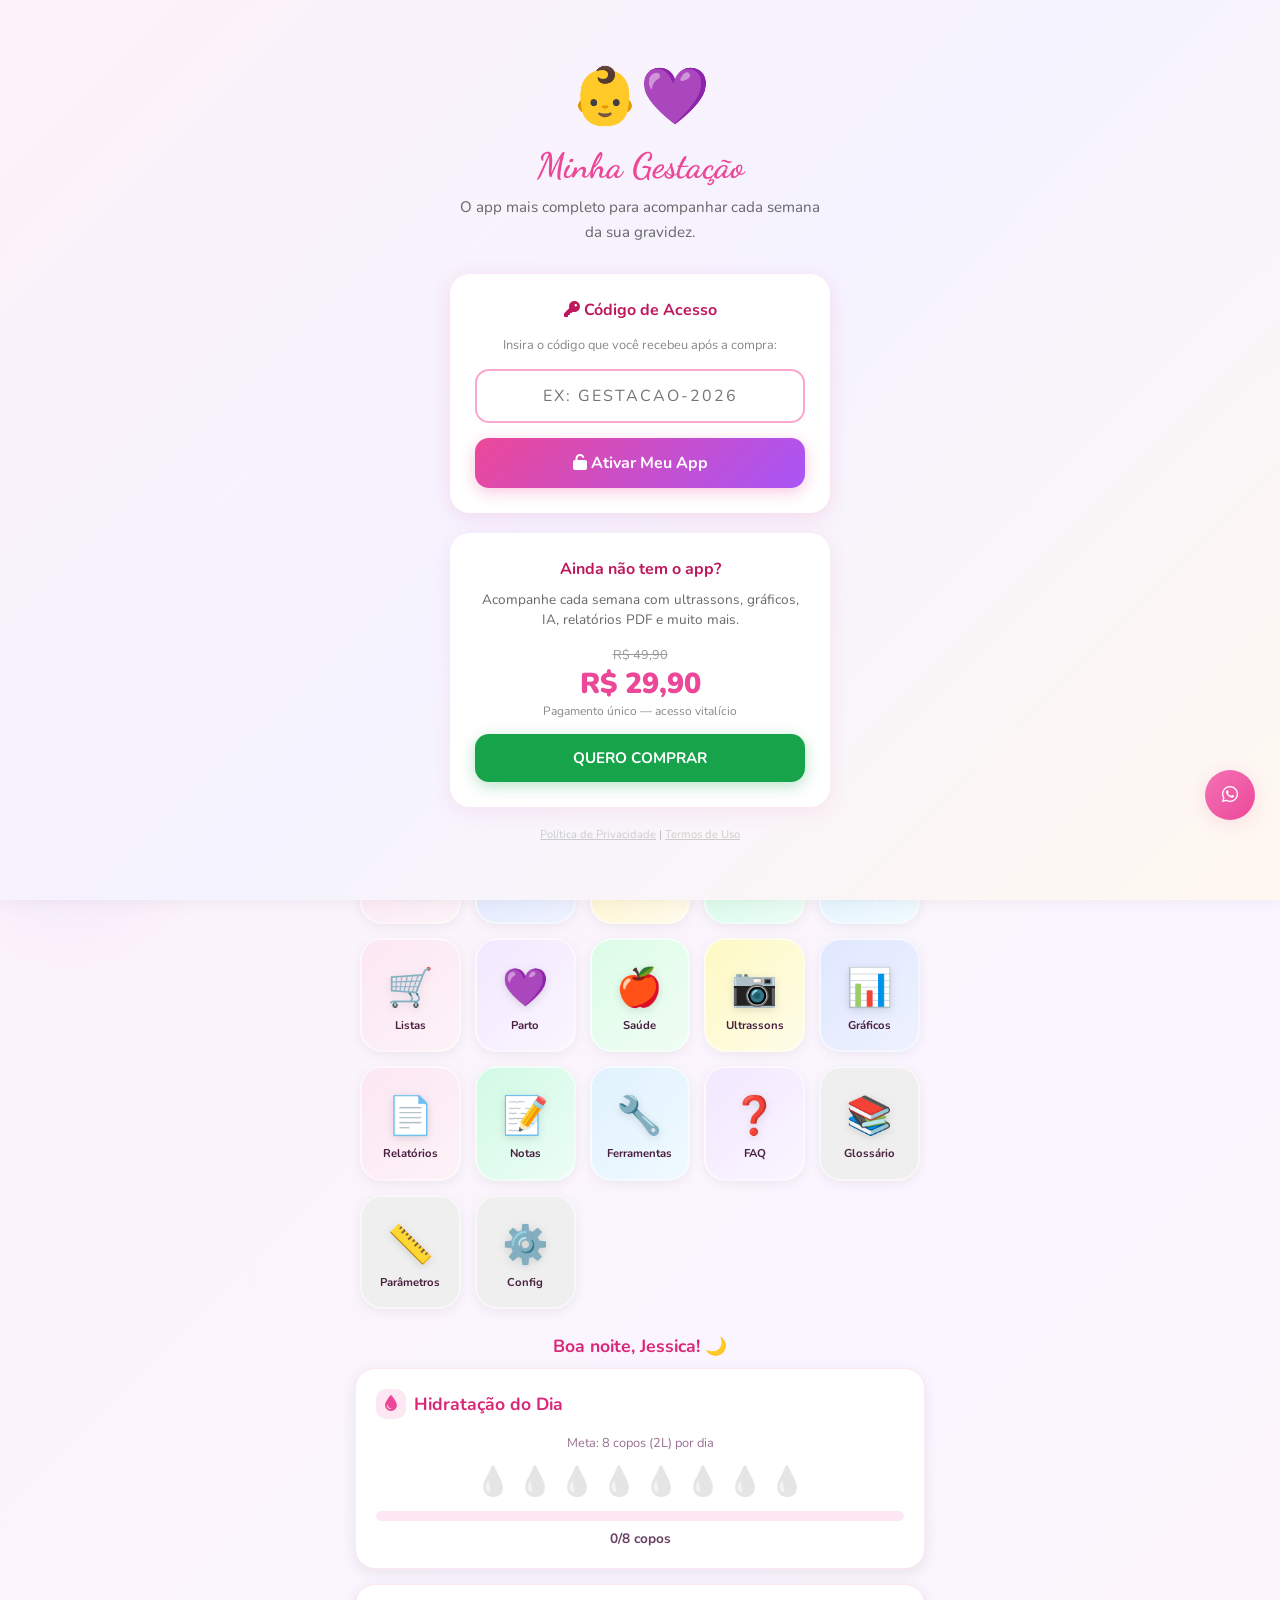
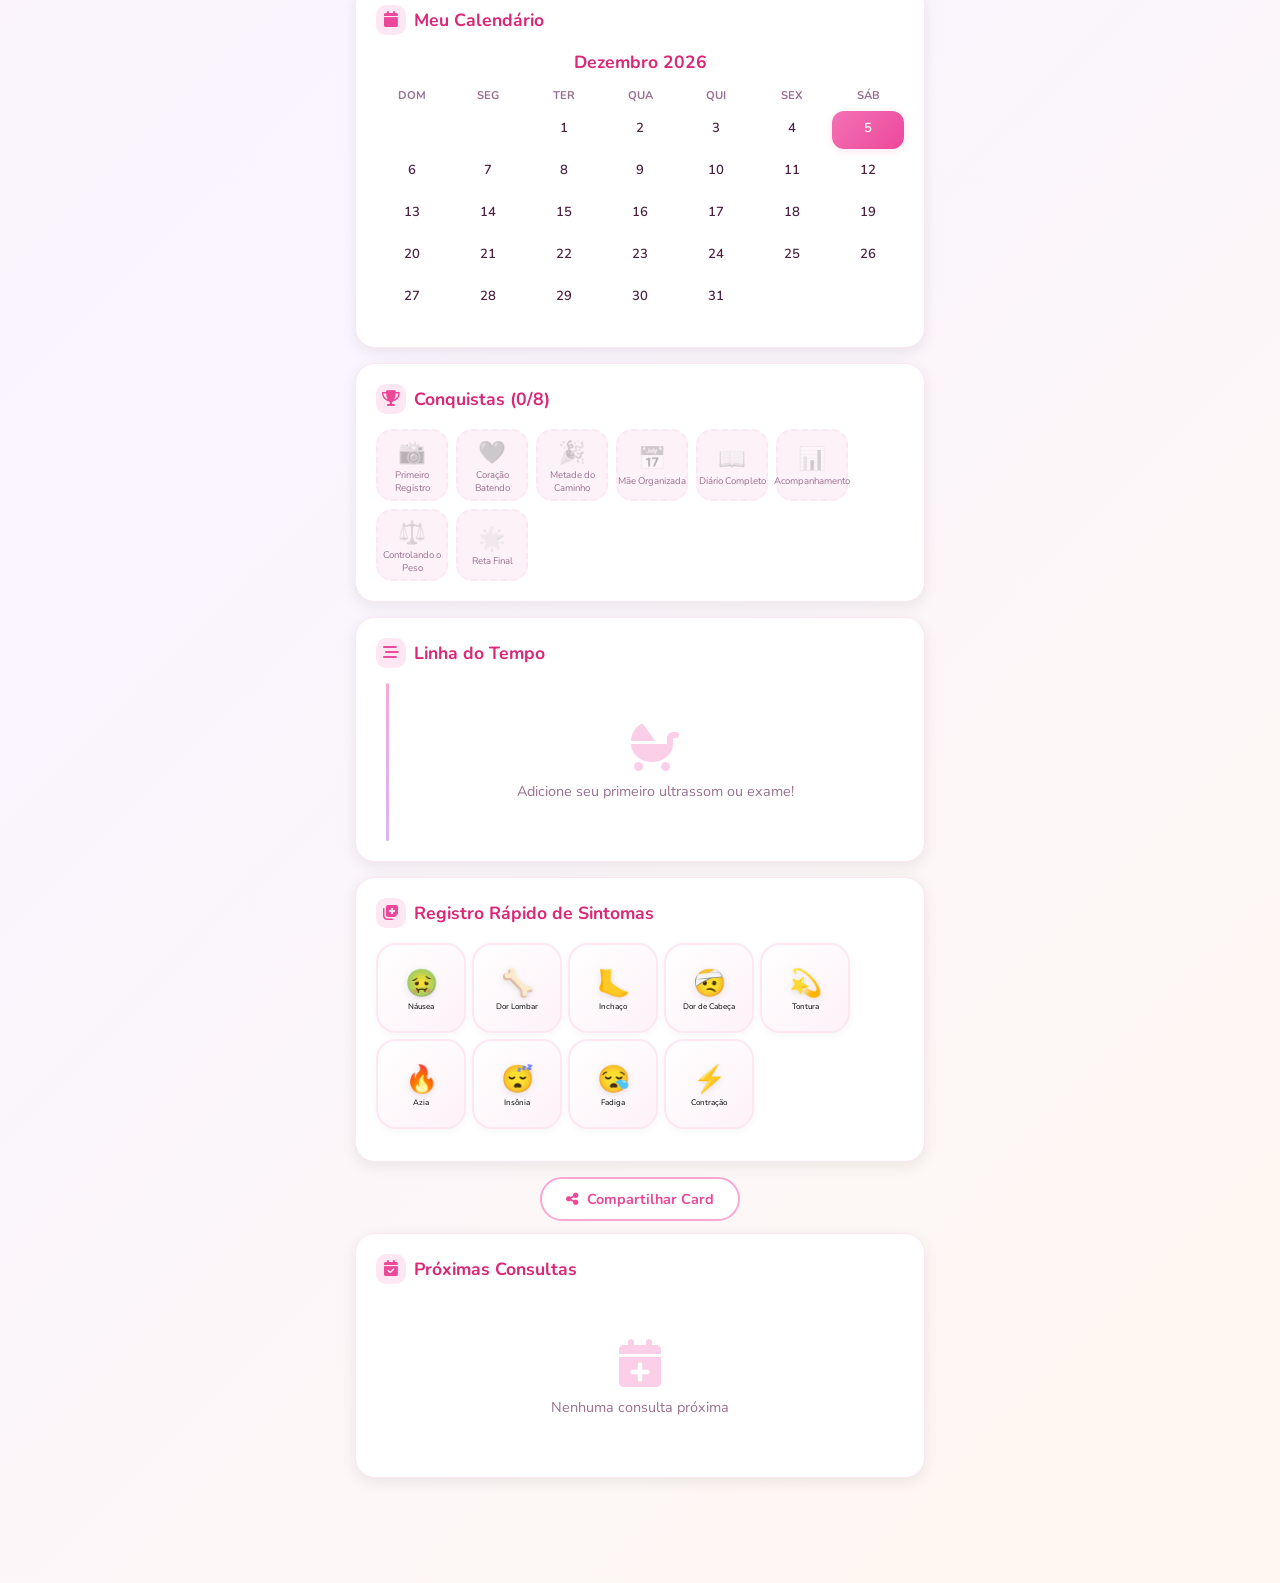
==== index.html @ 3a321bec "Cartao de Vacinas completo + Ilustracoes SVG do bebe por semana VACINAS: - Caderneta de Vacinacao co" ====
<!DOCTYPE html>
<html lang="pt-BR">
<head>
    <meta charset="UTF-8">
    <meta name="viewport" content="width=device-width, initial-scale=1.0">
    <script>
    // Forçar limpeza total de cache e atualização do SW
    if ('caches' in window) {
        caches.keys().then(function(keys) {
            keys.forEach(function(key) { caches.delete(key); });
        });
    }
    if ('serviceWorker' in navigator) {
        navigator.serviceWorker.getRegistrations().then(function(regs) {
            regs.forEach(function(r) { r.update(); });
        });
    }
    </script>
    <title>Minha Gestação - Diário Completo da Gravidez</title>
    <meta name="description" content="Acompanhe cada semana da sua gravidez com ultrassons, gráficos, peso, sintomas, exames, IA e relatórios PDF. Tudo em um só app, funciona offline.">
    <meta name="keywords" content="gravidez, gestação, ultrassom, diário da gravidez, acompanhamento gestacional, peso na gravidez, exames pré-natal, app para grávidas">
    <meta property="og:title" content="Minha Gestação - Diário Completo da Gravidez">
    <meta property="og:description" content="Acompanhe cada semana da sua gravidez. Ultrassons, gráficos de evolução, peso, sintomas, exames e IA. Sem assinatura, funciona offline.">
    <meta property="og:type" content="website">
    <meta property="og:locale" content="pt_BR">
    <script src="https://cdn.jsdelivr.net/npm/chart.js@4.4.1/dist/chart.umd.min.js" integrity="sha384-9nhczxUqK87bcKHh20fSQcTGD4qq5GhayNYSYWqwBkINBhOfQLg/P5HG5lF1urn4" crossorigin="anonymous"></script>
    <script src="https://cdnjs.cloudflare.com/ajax/libs/jspdf/2.5.1/jspdf.umd.min.js" integrity="sha384-JcnsjUPPylna1s1fvi1u12X5qjY5OL56iySh75FdtrwhO/SWXgMjoVqcKyIIWOLk" crossorigin="anonymous"></script>
    <script src="https://cdnjs.cloudflare.com/ajax/libs/jspdf-autotable/3.8.1/jspdf.plugin.autotable.min.js" integrity="sha384-b8MpgG2ZzWN6OPAtiB1JiBmDr9MpTt3NKK6KQf61hC/L7X4wJrvoTeVmMFPgp3nL" crossorigin="anonymous"></script>
    <link href="https://fonts.googleapis.com/css2?family=Nunito:wght@300;400;600;700;800&family=Dancing+Script:wght@700&display=swap" rel="stylesheet">
    <link href="https://cdnjs.cloudflare.com/ajax/libs/font-awesome/6.5.1/css/all.min.css" rel="stylesheet" integrity="sha384-t1nt8BQoYMLFN5p42tRAtuAAFQaCQODekUVeKKZrEnEyp4H2R0RHFz0KWpmj7i8g" crossorigin="anonymous">
    <link rel="stylesheet" href="styles.css?v=20260328c">
    <!-- Firebase SDK -->
    <script src="https://www.gstatic.com/firebasejs/10.12.0/firebase-app-compat.js"></script>
    <script src="https://www.gstatic.com/firebasejs/10.12.0/firebase-auth-compat.js"></script>
    <script src="https://www.gstatic.com/firebasejs/10.12.0/firebase-database-compat.js"></script>
    <link rel="manifest" href="manifest.json">
    <meta name="theme-color" content="#ec4899">
    <meta name="mobile-web-app-capable" content="yes">
    <meta name="apple-mobile-web-app-status-bar-style" content="black-translucent">
    <link rel="icon" type="image/svg+xml" href="icon-192.svg">
    <link rel="apple-touch-icon" href="icon-192.svg">
    <!-- CSP removido para compatibilidade com Firebase Auth -->
</head>
<body>

<!-- Splash Screen -->
<style>#splashScreen{animation:splashFade 0.5s ease 3s forwards}@keyframes splashFade{to{opacity:0;pointer-events:none}}</style>
<div id="splashScreen" style="position:fixed;top:0;left:0;right:0;bottom:0;background:linear-gradient(135deg,#f472b6,#ec4899,#a855f7);z-index:99999;display:flex;flex-direction:column;align-items:center;justify-content:center;transition:opacity 0.5s;">
    <div style="font-size:4em;margin-bottom:15px;animation:countdownPulse 2s infinite;">&#x1F476;&#x1F338;</div>
    <div style="font-family:'Dancing Script',cursive;font-size:1.8em;color:white;text-shadow:0 2px 4px rgba(0,0,0,0.2);">A Jornada de</div>
    <div style="font-family:'Dancing Script',cursive;font-size:2.2em;color:white;text-shadow:0 2px 4px rgba(0,0,0,0.2);margin-top:4px;" id="splashName">Minha Gestação</div>
    <div style="margin-top:25px;width:50px;height:50px;border:3px solid rgba(255,255,255,0.3);border-top-color:white;border-radius:50%;animation:spin 0.8s linear infinite;"></div>
</div>

<!-- Decorative floating elements -->
<div id="themeDecorContainer"></div>

<!-- TELA DE ACESSO (bloqueio para não-compradores) -->
<div id="accessGate" style="display:none;position:fixed;top:0;left:0;right:0;bottom:0;background:linear-gradient(135deg,#fdf2f8,#f5f3ff,#fff8f0);z-index:9999;overflow-y:auto;">
    <div style="max-width:420px;margin:0 auto;padding:40px 20px;text-align:center;min-height:100vh;display:flex;flex-direction:column;justify-content:center;">
        <div style="font-size:3.5em;margin-bottom:10px;">&#x1F476;&#x1F49C;</div>
        <h1 style="font-family:'Dancing Script',cursive;font-size:2.2em;color:#ec4899;margin-bottom:8px;">Minha Gestação</h1>
        <p style="color:#666;font-size:0.95em;margin-bottom:30px;line-height:1.6;">O app mais completo para acompanhar cada semana da sua gravidez.</p>

        <div style="background:white;border-radius:20px;padding:25px;box-shadow:0 4px 20px rgba(236,72,153,0.15);margin-bottom:20px;">
            <h3 style="color:#be185d;margin-bottom:15px;font-size:1em;"><i class="fas fa-key"></i> Código de Acesso</h3>
            <p style="font-size:0.8em;color:#888;margin-bottom:15px;">Insira o código que você recebeu após a compra:</p>
            <input type="text" id="accessCodeInput" placeholder="Ex: GESTACAO-2026" maxlength="30"
                style="width:100%;padding:14px;border:2px solid #f9a8d4;border-radius:14px;font-family:'Nunito',sans-serif;font-size:1em;text-align:center;text-transform:uppercase;letter-spacing:2px;outline:none;transition:border-color 0.3s;"
                onfocus="this.style.borderColor='#ec4899'" onblur="this.style.borderColor='#f9a8d4'">
            <div id="accessError" style="color:#ef4444;font-size:0.8em;margin-top:8px;display:none;"></div>
            <button id="btnAccessSubmit" onclick="validateAccess()"
                style="width:100%;margin-top:15px;padding:14px;background:linear-gradient(135deg,#ec4899,#a855f7);color:white;border:none;border-radius:14px;font-family:'Nunito',sans-serif;font-size:1em;font-weight:700;cursor:pointer;box-shadow:0 4px 15px rgba(236,72,153,0.3);transition:all 0.3s;">
                <i class="fas fa-unlock"></i> Ativar Meu App
            </button>
        </div>

        <div style="background:white;border-radius:20px;padding:25px;box-shadow:0 4px 20px rgba(236,72,153,0.1);">
            <h3 style="color:#be185d;margin-bottom:10px;font-size:1em;">Ainda não tem o app?</h3>
            <p style="font-size:0.85em;color:#666;margin-bottom:15px;line-height:1.5;">Acompanhe cada semana com ultrassons, gráficos, IA, relatórios PDF e muito mais.</p>
            <div style="font-size:0.8em;text-decoration:line-through;color:#999;">R$ 49,90</div>
            <div style="font-size:1.8em;font-weight:900;color:#ec4899;">R$ 29,90</div>
            <div style="font-size:0.75em;color:#888;margin-bottom:15px;">Pagamento único — acesso vitalício</div>
            <a href="landing.html"
                style="display:block;padding:14px;background:#16a34a;color:white;border-radius:14px;font-weight:700;text-decoration:none;font-size:0.95em;box-shadow:0 4px 15px rgba(22,163,74,0.3);">
                <i class="fab fa-whatsapp"></i> QUERO COMPRAR
            </a>
        </div>

        <p style="font-size:0.7em;color:#bbb;margin-top:20px;">
            <a href="legal.html" style="color:#ccc;">Política de Privacidade</a> |
            <a href="legal.html" style="color:#ccc;">Termos de Uso</a>
        </p>
    </div>
</div>

<script>
// Sistema de acesso por código
// COMO FUNCIONA:
// 1. Defina códigos válidos no array abaixo
// 2. O comprador recebe link: seusite.com/index.html?code=CODIGO
// 3. Ou digita o código manualmente na tela de acesso
// 4. Código fica salvo no localStorage — só precisa usar 1x
//
// CÓDIGOS UNIVERSAIS: funcionam para qualquer pessoa (ideal para Hotmart/Kiwify)
// CÓDIGOS INDIVIDUAIS: você pode gerar códigos únicos por comprador

var VALID_CODES = [
    'MINHA-GESTACAO-2026',
    'MAMAE-VIP-2026',
    'GESTACAO-PREMIUM',
    'BEBE-AMADO-2026'
];

function checkAccess() {
    // Verificar se já ativou antes
    if (localStorage.getItem('mg_access_granted') === 'true') return true;

    // Verificar código na URL (?code=XXXX)
    var params = new URLSearchParams(window.location.search);
    var urlCode = params.get('code') || params.get('codigo');
    if (urlCode && isValidCode(urlCode)) {
        grantAccess(urlCode);
        // Limpar código da URL (segurança)
        window.history.replaceState({}, '', window.location.pathname + window.location.hash);
        return true;
    }

    return false;
}

function isValidCode(code) {
    code = code.trim().toUpperCase();
    return VALID_CODES.some(function(valid) {
        return valid.toUpperCase() === code;
    });
}

function grantAccess(code) {
    localStorage.setItem('mg_access_granted', 'true');
    localStorage.setItem('mg_access_code', code.toUpperCase());
    localStorage.setItem('mg_access_date', new Date().toISOString());
}

function validateAccess() {
    var input = document.getElementById('accessCodeInput');
    var error = document.getElementById('accessError');
    var code = input.value.trim();

    if (!code) {
        error.textContent = 'Digite o código de acesso';
        error.style.display = 'block';
        input.style.borderColor = '#ef4444';
        return;
    }

    if (isValidCode(code)) {
        grantAccess(code);
        document.getElementById('accessGate').style.display = 'none';
        error.style.display = 'none';
    } else {
        error.textContent = 'Código inválido. Verifique e tente novamente.';
        error.style.display = 'block';
        input.style.borderColor = '#ef4444';
        input.classList.add('shake');
        setTimeout(function() { input.classList.remove('shake'); }, 500);
    }
}

// Enter para submeter
document.addEventListener('DOMContentLoaded', function() {
    var input = document.getElementById('accessCodeInput');
    if (input) {
        input.addEventListener('keypress', function(e) {
            if (e.key === 'Enter') validateAccess();
        });
    }
});

// Verificar acesso na inicialização
if (!checkAccess()) {
    document.getElementById('accessGate').style.display = 'block';
}
</script>
<style>
@keyframes shake { 0%,100%{transform:translateX(0)} 20%,60%{transform:translateX(-8px)} 40%,80%{transform:translateX(8px)} }
.shake { animation: shake 0.4s ease; }
</style>

<!-- Header (original rosa/roxo) -->
<header class="header" role="banner">
    <div class="baby-icon" aria-hidden="true">&#x1F476;&#x1F338;</div>
    <h1 id="appTitle">Minha Gestação</h1>
    <div class="subtitle" id="appSubtitle" aria-label="Informações do bebê"></div>
</header>
<button class="theme-toggle" id="themeToggle" aria-label="Alternar modo escuro" title="Alternar modo escuro">
    <i class="fas fa-moon" id="themeIcon"></i>
</button>

<!-- Week Banner (original) -->
<div class="week-banner" id="weekBanner">
    <div class="week-info">
        <div class="week-number" id="currentWeek">--</div>
        <div class="week-label">semanas</div>
    </div>
    <div class="progress-section">
        <div class="progress-bar-container">
            <div class="progress-bar" id="progressBar" style="width: 0%"></div>
        </div>
        <div class="progress-text" id="progressText">Configurar DUM para calcular</div>
    </div>
    <div class="due-date">
        <span>Previsão</span>
        <strong id="dueDate">--/--/----</strong>
        <div style="font-size:0.6em; color:var(--text-light); margin-top:2px;">*estimativa</div>
    </div>
</div>

<!-- Mini Calendário Semanal -->
<div id="weekCalendar" class="week-calendar"></div>

<!-- Bottom Navigation (5 main tabs) -->
<nav class="bottom-nav" role="navigation" aria-label="Menu principal">
    <button class="bottom-nav-btn active" data-section="dashboard"><i class="fas fa-home"></i><span>Início</span></button>
    <button class="bottom-nav-btn" data-section="weekly"><i class="fas fa-baby"></i><span>Meu Bebê</span></button>
    <button class="bottom-nav-btn" data-section="diary"><i class="fas fa-book"></i><span>Diário</span></button>
    <button class="bottom-nav-btn" data-section="exams"><i class="fas fa-file-medical"></i><span>Exames</span></button>
    <button class="bottom-nav-btn" data-section="config"><i class="fas fa-cog"></i><span>Config</span></button>
</nav>

<!-- Old nav hidden - kept for compatibility -->
<nav class="nav" role="navigation" style="display:none;">
    <button class="nav-btn active" data-section="dashboard"></button>
</nav>

<!-- Main Content -->
<main class="main-content" role="main" aria-live="polite">

    <!-- DASHBOARD -->
    <div class="section active" id="sec-dashboard">

        <!-- Login/Sync - PRIMEIRO ITEM DO DASHBOARD -->
        <div id="loginPrompt" class="card" style="text-align:center;background:linear-gradient(135deg,var(--pink-50),var(--purple-100));border:2px solid var(--pink-200);">
            <div style="font-size:2.5em;margin-bottom:8px;">&#x2601;&#xFE0F;</div>
            <div style="font-size:1em;font-weight:700;color:var(--pink-600);margin-bottom:6px;">Sincronize seus dados</div>
            <div style="font-size:0.82em;color:var(--text-medium);margin-bottom:12px;">Entre com Google para salvar na nuvem e acessar do celular e PC</div>
            <button class="btn btn-primary" id="btnGoogleLogin" style="border-radius:25px;padding:12px 30px;font-size:0.95em;">
                <i class="fab fa-google"></i> Entrar com Google
            </button>
        </div>

        <div id="syncBar" style="display:none;" class="card">
            <div style="display:flex;align-items:center;gap:10px;cursor:pointer;">
                <img id="syncUserPhoto" src="" style="width:36px;height:36px;border-radius:50%;display:none;border:2px solid var(--pink-300);">
                <div style="flex:1;">
                    <div id="syncUserName" style="font-size:0.9em;font-weight:700;color:var(--pink-600);"></div>
                    <div id="syncStatus" style="font-size:0.72em;color:var(--text-light);"></div>
                </div>
                <i class="fas fa-cloud" style="color:var(--pink-400);font-size:1.2em;"></i>
            </div>
        </div>

        <!-- Baby Illustration -->
        <div id="babyIllustrationCard" class="card" style="text-align:center;padding:20px;background:linear-gradient(180deg,#fff5f7,#fdf2f8,white);border:none;box-shadow:0 2px 12px rgba(236,72,153,0.1);">
            <div id="babyIllustrationSvg" style="width:160px;height:160px;margin:0 auto 10px;"></div>
            <div id="babyIllustrationLabel" style="font-size:0.85em;color:var(--pink-600);font-weight:700;"></div>
            <div id="babyIllustrationSize" style="font-size:0.75em;color:var(--text-light);"></div>
        </div>

        <!-- Conteúdo Diário (estilo Flo) -->
        <div id="dailyContentSection"></div>

        <div class="stats-grid" id="dashStats">
            <div class="stat-card">
                <div class="stat-icon">&#x1F49C;</div>
                <div class="stat-value" id="statHeartbeat">--</div>
                <div class="stat-label">Batimentos (bpm)</div>
            </div>
            <div class="stat-card">
                <div class="stat-icon">&#x2696;&#xFE0F;</div>
                <div class="stat-value" id="statWeight">--</div>
                <div class="stat-label">Peso (g)</div>
            </div>
            <div class="stat-card">
                <div class="stat-icon">&#x1F9B4;</div>
                <div class="stat-value" id="statFemur">--</div>
                <div class="stat-label">Femur (mm)</div>
            </div>
            <div class="stat-card">
                <div class="stat-icon">&#x1F4CF;</div>
                <div class="stat-value" id="statCCN">--</div>
                <div class="stat-label">CCN (mm)</div>
            </div>
        </div>

        <!-- Resumo de Exames Laboratoriais -->
        <div class="card" id="labResultsCard" style="display:none;">
            <div class="card-title"><i class="fas fa-flask"></i> Últimos Resultados Laboratoriais</div>
            <div id="labResultsContent"></div>
        </div>

        <!-- Quick Access Menu Grid -->
        <div class="menu-grid">
            <button class="menu-card" data-goto="weekly"><span class="menu-icon">&#x1F476;</span><span class="menu-label">Meu Bebê</span></button>
            <button class="menu-card" data-goto="diary"><span class="menu-icon">&#x1F4D6;</span><span class="menu-label">Diário</span></button>
            <button class="menu-card" data-goto="symptoms"><span class="menu-icon">&#x1FA7A;</span><span class="menu-label">Sintomas</span></button>
            <button class="menu-card" data-goto="exams"><span class="menu-icon">&#x1F9EA;</span><span class="menu-label">Exames</span></button>
            <button class="menu-card" data-goto="appointments"><span class="menu-icon">&#x1F4C5;</span><span class="menu-label">Consultas</span></button>
            <button class="menu-card" data-goto="lists"><span class="menu-icon">&#x1F6D2;</span><span class="menu-label">Listas</span></button>
            <button class="menu-card" data-goto="birthplan"><span class="menu-icon">&#x1F49C;</span><span class="menu-label">Parto</span></button>
            <button class="menu-card" data-goto="health"><span class="menu-icon">&#x1F34E;</span><span class="menu-label">Saúde</span></button>
            <button class="menu-card" data-goto="ultrasounds"><span class="menu-icon">&#x1F4F7;</span><span class="menu-label">Ultrassons</span></button>
            <button class="menu-card" data-goto="charts"><span class="menu-icon">&#x1F4CA;</span><span class="menu-label">Gráficos</span></button>
            <button class="menu-card" data-goto="reports"><span class="menu-icon">&#x1F4C4;</span><span class="menu-label">Relatórios</span></button>
            <button class="menu-card" data-goto="notes"><span class="menu-icon">&#x1F4DD;</span><span class="menu-label">Notas</span></button>
            <button class="menu-card" data-goto="tools"><span class="menu-icon">&#x1F527;</span><span class="menu-label">Ferramentas</span></button>
            <button class="menu-card" data-goto="faq"><span class="menu-icon">&#x2753;</span><span class="menu-label">FAQ</span></button>
            <button class="menu-card" data-goto="glossary"><span class="menu-icon">&#x1F4DA;</span><span class="menu-label">Glossário</span></button>
            <button class="menu-card" data-goto="params"><span class="menu-icon">&#x1F4CF;</span><span class="menu-label">Parâmetros</span></button>
            <button class="menu-card" data-goto="config"><span class="menu-icon">&#x2699;&#xFE0F;</span><span class="menu-label">Config</span></button>
        </div>

        <!-- Welcome message -->
        <div id="welcomeMsg" style="text-align:center;font-size:1.1em;font-weight:700;color:var(--pink-600);margin-bottom:10px;"></div>

        <!-- Baby weight percentile -->
        <div id="babyWeightPercentile"></div>

        <!-- Hydration Widget -->
        <div class="card" id="hydrationCard">
            <div class="card-title"><i class="fas fa-tint"></i> Hidratação do Dia</div>
            <div id="hydrationContent"></div>
        </div>

        <!-- Calendar -->
        <div class="card">
            <div class="card-title"><i class="fas fa-calendar"></i> Meu Calendário</div>
            <div id="dashCalendar"></div>
        </div>

        <!-- UX-017: Achievements -->
        <div id="achievementsContainer"></div>

        <!-- Countdown + Milestone + Fruit -->
        <div class="card" id="milestoneCard" style="display:none;">
            <div id="countdownContent"></div>
            <div id="milestoneContent"></div>
            <div id="fruitContent"></div>
        </div>

        <!-- Last comparison -->
        <div class="card" id="comparisonCard" style="display:none;">
            <div class="card-title"><i class="fas fa-exchange-alt"></i> Último Comparativo</div>
            <div id="comparisonContent"></div>
        </div>

        <!-- Timeline -->
        <div class="card">
            <div class="card-title"><i class="fas fa-stream"></i> Linha do Tempo</div>
            <div class="timeline" id="dashTimeline">
                <div class="empty-state">
                    <i class="fas fa-baby-carriage"></i>
                    <p>Adicione seu primeiro ultrassom!</p>
                </div>
            </div>
        </div>

        <!-- Exam Alert -->
        <div id="examAlertCard" style="display:none;"></div>

        <!-- Exam Checklist -->
        <div class="card" id="examChecklistCard" style="display:none;">
            <div class="card-title"><i class="fas fa-clipboard-check"></i> Exames do Trimestre</div>
            <div id="examChecklistContent"></div>
        </div>

        <!-- FEAT-008: Quick symptom tracker -->
        <div class="card" id="symptomTrackerCard">
            <div class="card-title"><i class="fas fa-notes-medical"></i> Registro Rápido de Sintomas</div>
            <div id="symptomTrackerContent"></div>
        </div>

        <!-- FEAT-004: Kick counter (visible >= 28 weeks) -->
        <div class="card" id="kickCounterCard" style="display:none;">
            <div class="card-title"><i class="fas fa-baby"></i> Contador de Movimentos</div>
            <div id="kickCounterContent"></div>
        </div>

        <!-- FEAT-007: Share button -->
        <div style="text-align:center;margin-bottom:12px;">
            <button class="btn btn-secondary" id="btnShareCard" style="border-radius:25px;padding:10px 24px;">
                <i class="fas fa-share-alt"></i> Compartilhar Card
            </button>
        </div>

        <!-- Upcoming appointments -->
        <div class="card">
            <div class="card-title"><i class="fas fa-calendar-check"></i> Próximas Consultas</div>
            <div id="upcomingAppointments">
                <div class="empty-state">
                    <i class="fas fa-calendar-plus"></i>
                    <p>Nenhuma consulta agendada</p>
                </div>
            </div>
        </div>
    </div>

    <!-- ULTRASOUNDS -->
    <div class="section" id="sec-ultrasounds">
        <div style="margin-bottom:10px;">
            <input type="text" id="usSearchInput" placeholder="Buscar por título, semana ou data..." style="width:100%;padding:10px 15px;border:2px solid var(--pink-200);border-radius:12px;font-family:'Nunito',sans-serif;font-size:0.85em;background:var(--soft-white);">
        </div>
        <div style="display:flex;gap:8px;margin-bottom:4px;">
            <button class="btn btn-primary" id="btnNewUS" style="flex:1;">
                <i class="fas fa-plus"></i> Novo Ultrassom
            </button>
            <button class="btn btn-secondary" id="btnGallery" style="flex-shrink:0;">
                <i class="fas fa-images"></i> Galeria
            </button>
        </div>
        <br>
        <div id="usList">
            <div class="empty-state">
                <i class="fas fa-baby"></i>
                <p>Nenhum ultrassom registrado ainda</p>
            </div>
        </div>
    </div>

    <!-- CHARTS -->
    <div class="section" id="sec-charts">
        <div class="sub-tabs">
            <button class="sub-tab active" data-chart="heartbeat">Batimentos</button>
            <button class="sub-tab" data-chart="weight">Peso</button>
            <button class="sub-tab" data-chart="femur">Fêmur</button>
            <button class="sub-tab" data-chart="ccn">CCN</button>
            <button class="sub-tab" data-chart="momWeight">Peso Mãe</button>
            <button class="sub-tab" data-chart="radar">Radar</button>
        </div>
        <div class="card">
            <div class="chart-container">
                <canvas id="mainChart"></canvas>
            </div>
        </div>
        <div class="card" id="chartComparisonCard">
            <div class="card-title"><i class="fas fa-table"></i> Dados Comparativos</div>
            <div style="overflow-x: auto;">
                <table class="params-table" id="chartTable">
                    <thead id="chartTableHead"><tr><th>Data</th><th>Semanas</th><th>Valor</th><th>Variação</th></tr></thead>
                    <tbody id="chartTableBody"></tbody>
                </table>
            </div>
        </div>
    </div>

    <!-- APPOINTMENTS -->
    <div class="section" id="sec-appointments">
        <button class="btn btn-primary btn-block" id="btnNewAppoint">
            <i class="fas fa-plus"></i> Nova Consulta
        </button>
        <br>
        <div id="appointList">
            <div class="empty-state">
                <i class="fas fa-calendar-alt"></i>
                <p>Nenhuma consulta agendada</p>
            </div>
        </div>
    </div>

    <!-- NOTES -->
    <div class="section" id="sec-notes">
        <div class="sub-tabs">
            <button class="sub-tab active" data-notetype="all">Todas</button>
            <button class="sub-tab" data-notetype="nota">Notas</button>
            <button class="sub-tab" data-notetype="receita">Receitas</button>
            <button class="sub-tab" data-notetype="sintoma">Sintomas</button>
            <button class="sub-tab" data-notetype="medicacao">Medicações</button>
        </div>
        <button class="btn btn-primary btn-block" id="btnNewNote">
            <i class="fas fa-plus"></i> Nova Anotação
        </button>
        <br>
        <div id="notesList">
            <div class="empty-state">
                <i class="fas fa-book"></i>
                <p>Nenhuma anotação ainda</p>
            </div>
        </div>
    </div>

    <!-- PARAMETERS -->
    <div class="section" id="sec-params">
        <div class="card">
            <div class="card-title"><i class="fas fa-info-circle"></i> Tabela de Referência - Peso por Semana</div>
            <div style="overflow-x: auto;">
                <table class="ref-table" id="weightRefTable">
                    <thead><tr><th>Semana</th><th>Peso Min (g)</th><th>Peso Médio (g)</th><th>Peso Max (g)</th></tr></thead>
                    <tbody></tbody>
                </table>
            </div>
        </div>

        <div class="card">
            <div class="card-title"><i class="fas fa-info-circle"></i> Tabela de Referência - Fêmur por Semana</div>
            <div style="overflow-x: auto;">
                <table class="ref-table" id="femurRefTable">
                    <thead><tr><th>Semana</th><th>Fêmur Min (mm)</th><th>Fêmur Médio (mm)</th><th>Fêmur Max (mm)</th></tr></thead>
                    <tbody></tbody>
                </table>
            </div>
        </div>

        <div class="card">
            <div class="card-title"><i class="fas fa-info-circle"></i> Tabela de Referência - Batimentos por Semana</div>
            <div style="overflow-x: auto;">
                <table class="ref-table" id="heartRefTable">
                    <thead><tr><th>Semana</th><th>Min (bpm)</th><th>Normal (bpm)</th><th>Max (bpm)</th></tr></thead>
                    <tbody></tbody>
                </table>
            </div>
        </div>

        <div class="card">
            <div class="card-title"><i class="fas fa-heartbeat"></i> Status do Seu Bebê</div>
            <div id="paramStatus">
                <div class="empty-state">
                    <i class="fas fa-stethoscope"></i>
                    <p>Registre ultrassons para ver análise paramétrica</p>
                </div>
            </div>
        </div>
    </div>

    <!-- TOOLS (Ferramentas) -->
    <div class="section" id="sec-tools">
        <div class="sub-tabs">
            <button class="sub-tab active" data-tooltab="weightCalc">Peso</button>
            <button class="sub-tab" data-tooltab="maternityLeave">Licença</button>
            <button class="sub-tab" data-tooltab="breastTimer">Amamentação</button>
            <button class="sub-tab" data-tooltab="bpHistory">Pressão</button>
            <button class="sub-tab" data-tooltab="music">Músicas</button>
            <button class="sub-tab" data-tooltab="bumpTimeline">Evolução</button>
            <button class="sub-tab" data-tooltab="vaccines"><i class="fas fa-syringe"></i> Vacinas</button>
        </div>
        <div id="toolsContent"></div>
    </div>

    <!-- FAQ -->
    <div class="section" id="sec-faq">
        <div id="faqContent"></div>
    </div>

    <!-- GLOSSARY -->
    <div class="section" id="sec-glossary">
        <div id="glossaryContent"></div>
    </div>

    <!-- REPORTS -->
    <div class="section" id="sec-reports">
        <div class="card">
            <div class="card-title"><i class="fas fa-file-pdf"></i> Gerar Relatórios PDF</div>
            <p style="font-size:0.85em; color: var(--text-medium); margin-bottom:15px;">
                Gere relatórios completos com todos os dados da sua gravidez, gráficos comparativos e evolução.
            </p>
            <button class="btn btn-primary btn-block" data-pdf="complete" style="margin-bottom:10px">
                <i class="fas fa-file-pdf"></i> Relatório Completo
            </button>
            <button class="btn btn-secondary btn-block" data-pdf="ultrasounds" style="margin-bottom:10px">
                <i class="fas fa-baby"></i> Relatório de Ultrassons
            </button>
            <button class="btn btn-secondary btn-block" data-pdf="appointments" style="margin-bottom:10px">
                <i class="fas fa-calendar"></i> Relatório de Consultas
            </button>
            <button class="btn btn-secondary btn-block" data-pdf="evolution">
                <i class="fas fa-chart-line"></i> Relatório de Evolução
            </button>
        </div>
        <div class="card">
            <div class="card-title"><i class="fas fa-print"></i> Outros Formatos</div>
            <button class="btn btn-secondary btn-block" id="btnPrintSummary" style="margin-bottom:10px">
                <i class="fas fa-print"></i> Imprimir Resumo Gestacional
            </button>
            <button class="btn btn-secondary btn-block" id="btnExportCSV">
                <i class="fas fa-file-csv"></i> Exportar Dados (CSV)
            </button>
        </div>
    </div>

    <!-- CONFIG -->
    <div class="section" id="sec-config">
        <div class="card">
            <div class="card-title"><i class="fas fa-cog"></i> Configurações</div>
            <div class="form-group">
                <label>Nome do Bebê</label>
                <input type="text" id="cfgBabyName" value="">
            </div>
            <div class="form-group">
                <label>Sexo</label>
                <select id="cfgBabySex">
                    <option value="Menina">Menina</option>
                    <option value="Menino">Menino</option>
                    <option value="Indefinido">Ainda não sei</option>
                </select>
            </div>
            <div class="form-group">
                <label>Data da Última Menstruação (DUM)</label>
                <input type="date" id="cfgDUM">
            </div>
            <div class="form-group">
                <label>Data Prevista do Parto (DPP)</label>
                <input type="date" id="cfgDPP">
            </div>
            <div class="form-group">
                <label>Base do cálculo gestacional</label>
                <select id="cfgDateBase">
                    <option value="dum">Data da Última Menstruação (DUM)</option>
                    <option value="us">Data da 1ª Ultrassonografia</option>
                </select>
            </div>
            <div class="form-group" id="cfgFirstUSGroup" style="display:none;">
                <label>Data da 1ª Ultrassonografia</label>
                <input type="date" id="cfgFirstUSDate">
            </div>
            <div class="form-group" id="cfgFirstUSWeeksGroup" style="display:none;">
                <label>Idade gestacional na 1ª US (informada pelo médico)</label>
                <div style="display:flex;gap:8px;">
                    <div style="flex:1;">
                        <input type="number" id="cfgFirstUSWeeks" min="4" max="42" placeholder="Semanas">
                        <small style="color:var(--text-light);font-size:0.7em;">semanas</small>
                    </div>
                    <div style="flex:1;">
                        <input type="number" id="cfgFirstUSDays" min="0" max="6" placeholder="Dias">
                        <small style="color:var(--text-light);font-size:0.7em;">dias</small>
                    </div>
                </div>
            </div>
            <div class="form-group">
                <label>Nome da Mãe</label>
                <input type="text" id="cfgMomName" value="Jessica">
            </div>
            <div class="form-group">
                <label>Médico(a) Responsável</label>
                <input type="text" id="cfgDoctor">
            </div>
            <div class="form-group">
                <label>Peso Pré-Gestacional (kg)</label>
                <input type="number" id="cfgPreWeight" step="0.1" min="30" max="200" placeholder="Ex: 60.0">
            </div>
            <div class="form-group">
                <label>Altura (cm)</label>
                <input type="number" id="cfgHeight" step="1" min="100" max="220" placeholder="Ex: 165">
            </div>
        </div>

        <div class="card">
            <div class="card-title"><i class="fas fa-database"></i> Gerenciar Dados</div>
            <button class="btn btn-secondary btn-block" id="btnExport" style="margin-bottom:10px">
                <i class="fas fa-download"></i> Exportar Dados (JSON)
            </button>
            <button class="btn btn-secondary btn-block" id="btnImportTrigger" style="margin-bottom:10px">
                <i class="fas fa-upload"></i> Importar Dados (JSON)
            </button>
            <input type="file" id="importFile" accept=".json" style="display:none">
            <button class="btn btn-danger btn-block" id="btnClearAll">
                <i class="fas fa-trash"></i> Limpar Todos os Dados
            </button>
        </div>

        <!-- Legal -->
        <div class="card" style="margin-top:20px;text-align:center;">
            <a href="legal.html" target="_blank" style="font-size:0.8em;color:var(--text-light);text-decoration:underline;">Política de Privacidade e Termos de Uso</a>
            <p style="font-size:0.7em;color:var(--text-light);margin-top:8px;">Minha Gestação v2.0 — Este app não substitui consultas médicas.</p>
        </div>
    </div>

    <!-- ==================== NOVAS SEÇÕES ==================== -->

    <!-- MEU BEBÊ - Conteúdo Semanal + Acompanhamento Gestacional -->
    <div class="section" id="sec-weekly">
        <!-- Hero: Week number + progress -->
        <div class="card weekly-hero-card" id="weeklyHeroCard">
            <div id="weeklyHeroContent" style="text-align:center;padding:20px 0;">
                <p style="color:var(--text-light)">Configure a DUM para ver o conteúdo semanal</p>
            </div>
        </div>

        <!-- Visual grid cards (like reference app) -->
        <div class="weekly-grid" id="weeklyGridCards"></div>

        <!-- Detailed content sections -->
        <div class="card" id="weeklyBabyCard" style="border-left:4px solid var(--pink-400);">
            <div class="card-title"><i class="fas fa-baby"></i> Seu Bebê esta Semana</div>
            <div id="weeklyHighlights"></div>
        </div>
        <div class="card" id="weeklyBodyCard" style="border-left:4px solid #a855f7;">
            <div class="card-title" style="color:#a855f7;"><i class="fas fa-female" style="background:#f3e8ff;color:#a855f7;"></i> Seu Corpo</div>
            <div id="weeklyBody"></div>
        </div>
        <div class="card" id="weeklyTipsCard" style="border-left:4px solid #f59e0b;">
            <div class="card-title" style="color:#f59e0b;"><i class="fas fa-lightbulb" style="background:#fef3c7;color:#f59e0b;"></i> Saiba Disso</div>
            <div id="weeklyTips"></div>
        </div>
        <div class="card" id="weeklyDoCard" style="border-left:4px solid #22c55e;">
            <div class="card-title" style="color:#22c55e;"><i class="fas fa-check-circle" style="background:#dcfce7;color:#22c55e;"></i> O Que Fazer Agora</div>
            <div id="weeklyTodo"></div>
        </div>
    </div>

    <!-- DIÁRIO DE GRAVIDEZ -->
    <div class="section" id="sec-diary">
        <div class="sub-tabs">
            <button class="sub-tab active" data-diarytab="entries">Diário</button>
            <button class="sub-tab" data-diarytab="bumpPhotos">Fotos da Barriga</button>
            <button class="sub-tab" data-diarytab="babyNames">Nomes de Bebê</button>
            <button class="sub-tab" data-diarytab="letter">Carta ao Bebê</button>
            <button class="sub-tab" data-diarytab="kicks">Chutes</button>
            <button class="sub-tab" data-diarytab="contractions">Contrações</button>
        </div>
        <button class="btn btn-primary btn-block" id="btnNewDiary">
            <i class="fas fa-plus"></i> Nova Entrada no Diário
        </button>
        <br>
        <div id="diaryContent"></div>
    </div>

    <!-- SINTOMAS COMPLETO -->
    <div class="section" id="sec-symptoms">
        <div class="sub-tabs">
            <button class="sub-tab active" data-symptab="register">Registrar</button>
            <button class="sub-tab" data-symptab="history">Histórico</button>
        </div>
        <div id="symptomsFullContent"></div>
    </div>

    <!-- EXAMES COMPLETO -->
    <div class="section" id="sec-exams">
        <div class="sub-tabs">
            <button class="sub-tab active" data-examtab="all">Todos</button>
            <button class="sub-tab" data-examtab="blood">Sangue</button>
            <button class="sub-tab" data-examtab="routine">Rotina</button>
            <button class="sub-tab" data-examtab="glucose">Glicemia</button>
            <button class="sub-tab" data-examtab="prescriptions">Receitas</button>
            <button class="sub-tab" data-examtab="schedule">Agendar</button>
        </div>
        <button class="btn btn-primary btn-block" id="btnNewExam">
            <i class="fas fa-plus"></i> Novo Exame / Documento
        </button>
        <br>
        <div id="examsContent"></div>
    </div>

    <!-- LISTAS (Enxoval, Mala, Nomes) -->
    <div class="section" id="sec-lists">
        <div class="sub-tabs">
            <button class="sub-tab active" data-listtab="enxoval">Enxoval</button>
            <button class="sub-tab" data-listtab="malaMae">Mala Mãe</button>
            <button class="sub-tab" data-listtab="malaBebe">Mala Bebê</button>
            <button class="sub-tab" data-listtab="doctorQuestions">Perguntas Médico</button>
        </div>
        <div id="listsContent"></div>
    </div>

    <!-- PLANO DE PARTO + INFO -->
    <div class="section" id="sec-birthplan">
        <div class="sub-tabs">
            <button class="sub-tab active" data-birthtab="plan">Meu Plano</button>
            <button class="sub-tab" data-birthtab="normal">Parto Normal</button>
            <button class="sub-tab" data-birthtab="cesarean">Cesárea</button>
        </div>
        <div id="birthContent"></div>
    </div>

    <!-- SAÚDE (Exercícios + Nutrição) -->
    <div class="section" id="sec-health">
        <div class="sub-tabs">
            <button class="sub-tab active" data-healthtab="exercises">Exercícios</button>
            <button class="sub-tab" data-healthtab="nutrition">Nutrição</button>
            <button class="sub-tab" data-healthtab="diet">Dieta por Fase</button>
            <button class="sub-tab" data-healthtab="breastfeeding">Amamentação</button>
        </div>
        <div id="healthContent"></div>
    </div>

</div>

<!-- FAB Button for adding -->
<button class="fab" id="fabBtn" aria-label="Adicionar novo registro">
    <i class="fas fa-plus"></i>
</button>

<!-- AI Assistant FAB -->
<button class="ai-fab" id="aiFab" title="Assistente IA">
    <i class="fas fa-robot"></i>
</button>

<!-- AI Overlay -->
<div class="ai-overlay" id="aiOverlay"></div>

<!-- AI Chat Panel -->
<div class="ai-panel" id="aiPanel">
    <div class="ai-panel-header">
        <h3><i class="fas fa-robot"></i> Assistente IA da Gestação</h3>
        <button class="ai-close" id="aiCloseBtn"><i class="fas fa-times"></i></button>
    </div>
    <div class="ai-quick-actions">
        <button class="ai-quick-btn" data-ai="dicas">&#x1F31F; Dicas da Semana</button>
        <button class="ai-quick-btn" data-ai="analise">&#x1F4CA; Analisar Dados</button>
        <button class="ai-quick-btn" data-ai="sintomas">&#x1FA7A; Sintomas</button>
        <button class="ai-quick-btn" data-ai="alimentacao">&#x1F34E; Alimentação</button>
        <button class="ai-quick-btn" data-ai="exercicios">&#x1F9D8; Exercícios</button>
        <button class="ai-quick-btn" data-ai="exames">&#x1F9EA; Interpretar Exames</button>
        <button class="ai-quick-btn" data-ai="enxoval">&#x1F6CD;&#xFE0F; Enxoval</button>
        <button class="ai-quick-btn" data-ai="emocional">&#x1F49C; Bem-estar</button>
    </div>
    <div class="ai-messages" id="aiMessages">
        <div class="ai-welcome">
            <div class="ai-avatar">&#x1F916;</div>
            <h4>Olá, Jessica! &#x1F49C;</h4>
            <p>Sou sua assistente de gravidez com IA!<br>
            Posso te ajudar com dicas, analisar seus exames,<br>
            tirar dúvidas sobre sintomas e muito mais.<br><br>
            Use os botões rápidos acima ou me pergunte qualquer coisa!</p>
        </div>
    </div>
    <div style="padding:4px 15px;font-size:0.6em;color:var(--text-light);text-align:center;border-top:1px solid var(--pink-100);">
        Este assistente não substitui consultas médicas. Sempre consulte seu obstetra.
    </div>
    <div class="ai-input-area">
        <input type="text" id="aiInput" placeholder="Pergunte sobre sua gravidez...">
        <button id="aiSendBtn"><i class="fas fa-paper-plane"></i></button>
    </div>
</div>

<!-- STORY OVERLAY (estilo Instagram Stories) -->
<div id="storyOverlay" class="story-overlay" style="display:none;">
    <div class="story-bars" id="storyBars"></div>
    <button class="story-close" onclick="closeStory()"><i class="fas fa-times"></i></button>
    <div class="story-body" id="storyContent" onclick="storyTap(event)"></div>
</div>

<!-- MODALS -->

<!-- Ultrasound Modal -->
<div class="modal-overlay" id="usModal" role="dialog" aria-modal="true" aria-label="Registro de Ultrassom">
    <div class="modal">
        <div class="modal-header">
            <h3><i class="fas fa-baby"></i> Registro de Ultrassom</h3>
            <button class="modal-close" aria-label="Fechar" data-close="usModal"><i class="fas fa-times"></i></button>
        </div>
        <form id="usForm">
            <input type="hidden" id="usEditId" value="">
            <div class="form-row">
                <div class="form-group">
                    <label>Data do Exame *</label>
                    <input type="date" id="usDate" required>
                </div>
                <div class="form-group">
                    <label>Nome/Tipo *</label>
                    <input type="text" id="usTitle" placeholder="Ex: Morfológica" required maxlength="200">
                </div>
            </div>
            <div class="form-group">
                <label>Foto do Ultrassom</label>
                <input type="file" id="usPhoto" accept="image/*" style="font-size:0.85em;">
                <div id="usPhotoPreview" style="margin-top:8px;max-height:150px;overflow:hidden;border-radius:10px;"></div>
            </div>
            <div class="form-group">
                <label>Observações</label>
                <textarea id="usObs" placeholder="Anotações sobre o exame..." maxlength="2000"></textarea>
            </div>
            <!-- Medidas opcionais (colapsável) -->
            <div style="margin:12px 0;">
                <button type="button" id="usToggleMedidas" style="background:var(--pink-50);border:1px solid var(--pink-200);border-radius:10px;padding:10px 16px;width:100%;cursor:pointer;font-family:'Nunito',sans-serif;font-size:0.85em;color:var(--pink-600);font-weight:600;display:flex;align-items:center;justify-content:space-between;">
                    <span><i class="fas fa-ruler-combined"></i> Adicionar Medidas (opcional)</span>
                    <i class="fas fa-chevron-down" id="usMedidasIcon"></i>
                </button>
            </div>
            <div id="usMedidasSection" style="display:none;">
                <div class="form-row-3">
                    <div class="form-group">
                        <label>Semanas</label>
                        <input type="number" id="usWeeks" min="1" max="42" placeholder="18">
                    </div>
                    <div class="form-group">
                        <label>Dias</label>
                        <input type="number" id="usDays" min="0" max="6" placeholder="1">
                    </div>
                    <div class="form-group">
                        <label>Batimentos (bpm)</label>
                        <input type="number" id="usHeartbeat" placeholder="150">
                    </div>
                </div>
                <div class="form-row-3">
                    <div class="form-group">
                        <label>Peso (g)</label>
                        <input type="number" id="usWeight" step="0.1" placeholder="273">
                    </div>
                    <div class="form-group">
                        <label>Femur (mm)</label>
                        <input type="number" id="usFemur" step="0.1" placeholder="25.1">
                    </div>
                    <div class="form-group">
                        <label>CCN (mm)</label>
                        <input type="number" id="usCCN" step="0.1" placeholder="87.0">
                    </div>
                </div>
                <div class="form-row">
                    <div class="form-group">
                        <label>DBP (mm)</label>
                        <input type="number" id="usDBP" step="0.1" placeholder="">
                    </div>
                    <div class="form-group">
                        <label>CA (mm)</label>
                        <input type="number" id="usCA" step="0.1" placeholder="">
                    </div>
                </div>
                <div class="form-row">
                    <div class="form-group">
                        <label>Colo Uterino (mm)</label>
                        <input type="number" id="usCervix" step="0.1" placeholder="40.0">
                    </div>
                    <div class="form-group">
                        <label>Placenta</label>
                        <select id="usPlacenta">
                            <option value="">Selecionar</option>
                            <option>Anterior</option>
                            <option>Posterior</option>
                            <option>Fúndica</option>
                            <option>Lateral</option>
                            <option>Prévia</option>
                        </select>
                    </div>
                </div>
                <div class="form-group">
                    <label>Líquido Amniótico (ILA)</label>
                    <input type="text" id="usILA" placeholder="Normal / valor em cm">
                </div>
            </div>
            <button type="submit" class="btn btn-primary btn-block">
                <i class="fas fa-save"></i> Salvar Ultrassom
            </button>
        </form>
    </div>
</div>

<!-- Appointment Modal -->
<div class="modal-overlay" id="appointModal" role="dialog" aria-modal="true" aria-label="Registro de Consulta">
    <div class="modal">
        <div class="modal-header">
            <h3><i class="fas fa-calendar-alt"></i> Nova Consulta</h3>
            <button class="modal-close" aria-label="Fechar" data-close="appointModal"><i class="fas fa-times"></i></button>
        </div>
        <form id="appointForm">
            <input type="hidden" id="appEditId" value="">
            <div class="form-group">
                <label>Data da Consulta *</label>
                <input type="date" id="appDate" required>
            </div>
            <div class="form-group">
                <label>Horário</label>
                <input type="time" id="appTime">
            </div>
            <div class="form-group">
                <label>Tipo de Consulta *</label>
                <select id="appType" required>
                    <option value="">Selecionar</option>
                    <option>Pre-Natal</option>
                    <option>Ultrassom</option>
                    <option>US Morfológica</option>
                    <option>US Transvaginal</option>
                    <option>Exame de Sangue</option>
                    <option>Exame de Urina</option>
                    <option>Glicemia</option>
                    <option>Outro</option>
                </select>
            </div>
            <div class="form-group">
                <label>Médico(a)</label>
                <input type="text" id="appDoctor" placeholder="Nome do médico">
            </div>
            <div class="form-group">
                <label>Local</label>
                <input type="text" id="appLocation" placeholder="Hospital/Clínica">
            </div>
            <div class="form-row">
                <div class="form-group">
                    <label>Peso da Mãe (kg)</label>
                    <input type="number" id="appMomWeight" step="0.1" min="30" max="200" placeholder="65.5">
                </div>
                <div class="form-group">
                    <label>Pressão Arterial</label>
                    <input type="text" id="appBloodPressure" placeholder="Ex: 120/80" maxlength="10">
                </div>
            </div>
            <div class="form-group">
                <label>Observações</label>
                <textarea id="appNotes" placeholder="Anotações, preparo necessário..." maxlength="2000"></textarea>
            </div>
            <button type="submit" class="btn btn-primary btn-block">
                <i class="fas fa-save"></i> Salvar Consulta
            </button>
        </form>
    </div>
</div>

<!-- Note Modal -->
<div class="modal-overlay" id="noteModal" role="dialog" aria-modal="true" aria-label="Registro de Anotação">
    <div class="modal">
        <div class="modal-header">
            <h3><i class="fas fa-book"></i> Nova Anotação</h3>
            <button class="modal-close" aria-label="Fechar" data-close="noteModal"><i class="fas fa-times"></i></button>
        </div>
        <form id="noteForm">
            <input type="hidden" id="noteEditId" value="">
            <div class="form-group">
                <label>Tipo *</label>
                <select id="noteType" required>
                    <option value="nota">Nota</option>
                    <option value="receita">Receita Médica</option>
                    <option value="sintoma">Sintoma</option>
                    <option value="medicacao">Medicação</option>
                </select>
            </div>
            <div class="form-group">
                <label>Título *</label>
                <input type="text" id="noteTitle" placeholder="Título da anotação" required maxlength="200">
            </div>
            <div class="form-group">
                <label>Data</label>
                <input type="date" id="noteDate">
            </div>
            <div class="form-group">
                <label>Conteúdo *</label>
                <textarea id="noteContent" placeholder="Escreva aqui..." required style="min-height:120px" maxlength="5000"></textarea>
            </div>
            <button type="submit" class="btn btn-primary btn-block">
                <i class="fas fa-save"></i> Salvar
            </button>
        </form>
    </div>
</div>

<!-- View Detail Modal -->
<div class="modal-overlay" id="detailModal" role="dialog" aria-modal="true" aria-label="Detalhes do Ultrassom">
    <div class="modal">
        <div class="modal-header">
            <h3 id="detailTitle">Detalhes</h3>
            <button class="modal-close" aria-label="Fechar" data-close="detailModal"><i class="fas fa-times"></i></button>
        </div>
        <div id="detailContent"></div>
    </div>
</div>

<!-- UX-012: Custom confirm/alert modal -->
<div class="modal-overlay" id="customConfirmModal" role="dialog" aria-modal="true" aria-label="Confirmação">
    <div class="modal" style="max-width:380px;text-align:center;">
        <div style="font-size:2em;margin-bottom:10px;" id="confirmIcon"></div>
        <h3 id="confirmTitle" style="color:var(--pink-600);margin-bottom:8px;"></h3>
        <p id="confirmMessage" style="font-size:0.85em;color:var(--text-medium);margin-bottom:20px;"></p>
        <div style="display:flex;gap:10px;">
            <button class="btn btn-secondary" id="confirmCancelBtn" style="flex:1;">Cancelar</button>
            <button class="btn btn-primary" id="confirmOkBtn" style="flex:1;">Confirmar</button>
        </div>
    </div>
</div>

<!-- UX-012: Custom alert modal -->
<div class="modal-overlay" id="customAlertModal" role="dialog" aria-modal="true" aria-label="Aviso">
    <div class="modal" style="max-width:380px;text-align:center;">
        <div style="font-size:2em;margin-bottom:10px;" id="alertIcon"></div>
        <h3 id="alertTitle" style="color:var(--pink-600);margin-bottom:8px;"></h3>
        <p id="alertMessage" style="font-size:0.85em;color:var(--text-medium);margin-bottom:20px;white-space:pre-line;"></p>
        <button class="btn btn-primary btn-block" id="alertOkBtn">OK</button>
    </div>
</div>

<!-- Diary Entry Modal -->
<div class="modal-overlay" id="diaryModal" role="dialog" aria-modal="true" aria-label="Nova Entrada no Diário">
    <div class="modal">
        <div class="modal-header">
            <h3><i class="fas fa-book"></i> Diário de Gravidez</h3>
            <button class="modal-close" aria-label="Fechar" data-close="diaryModal"><i class="fas fa-times"></i></button>
        </div>
        <form id="diaryForm">
            <input type="hidden" id="diaryEditId" value="">
            <div class="form-group">
                <label>Como você está se sentindo hoje?</label>
                <div id="diaryMoodPicker" style="display:flex;gap:8px;justify-content:center;margin:10px 0;">
                    <button type="button" class="mood-btn" data-mood="otima" title="Ótima">&#x1F60D;</button>
                    <button type="button" class="mood-btn" data-mood="bem" title="Bem">&#x1F60A;</button>
                    <button type="button" class="mood-btn" data-mood="normal" title="Normal">&#x1F610;</button>
                    <button type="button" class="mood-btn" data-mood="cansada" title="Cansada">&#x1F62A;</button>
                    <button type="button" class="mood-btn" data-mood="triste" title="Triste">&#x1F622;</button>
                    <button type="button" class="mood-btn" data-mood="ansiosa" title="Ansiosa">&#x1F630;</button>
                </div>
                <input type="hidden" id="diaryMood" value="">
            </div>
            <div class="form-group">
                <label>Título</label>
                <input type="text" id="diaryTitle" placeholder="Título da entrada..." maxlength="200">
            </div>
            <div class="form-group">
                <label>Data</label>
                <input type="date" id="diaryDate">
            </div>
            <div class="form-group">
                <label>Escreva seus pensamentos, sentimentos, o que aconteceu hoje...</label>
                <textarea id="diaryText" placeholder="Querido diário..." style="min-height:150px;" maxlength="10000"></textarea>
            </div>
            <div class="form-group">
                <label>Foto (barriga, momento especial...)</label>
                <input type="file" id="diaryPhoto" accept="image/*" style="font-size:0.85em;">
                <div id="diaryPhotoPreview" style="margin-top:8px;max-height:150px;overflow:hidden;border-radius:10px;"></div>
            </div>
            <button type="submit" class="btn btn-primary btn-block">
                <i class="fas fa-save"></i> Salvar no Diário
            </button>
        </form>
    </div>
</div>

<!-- Exam/Document Modal -->
<div class="modal-overlay" id="examModal" role="dialog" aria-modal="true" aria-label="Novo Exame">
    <div class="modal">
        <div class="modal-header">
            <h3><i class="fas fa-file-medical"></i> Novo Exame / Documento</h3>
            <button class="modal-close" aria-label="Fechar" data-close="examModal"><i class="fas fa-times"></i></button>
        </div>
        <form id="examForm">
            <input type="hidden" id="examEditId" value="">

            <!-- ANEXO NO TOPO -->
            <div class="form-group" style="background:var(--pink-50);padding:12px;border-radius:12px;border:2px dashed var(--pink-300);">
                <label style="font-weight:700;color:var(--pink-600);"><i class="fas fa-camera"></i> Anexar exame (foto, imagem ou PDF)</label>
                <input type="file" id="examFile" accept="image/*,.pdf" style="font-size:0.85em;margin-top:4px;">
                <div style="font-size:0.7em;color:var(--text-light);margin-top:4px;">A IA preenche todos os campos automaticamente</div>
                <div id="examFilePreview" style="margin-top:8px;max-height:150px;overflow:hidden;border-radius:10px;"></div>
            </div>

            <!-- CAMPOS BÁSICOS -->
            <div class="form-group">
                <label>Tipo *</label>
                <select id="examType" required>
                    <option value="">Selecionar</option>
                    <option value="blood">Exame de Sangue</option>
                    <option value="routine">Exame de Rotina (Urina, etc)</option>
                    <option value="glucose">Curva Glicêmica / TOTG</option>
                    <option value="us">Ultrassonografia</option>
                    <option value="prescription">Receita Médica</option>
                    <option value="diet">Dieta / Orientação Nutricional</option>
                    <option value="other">Outro</option>
                </select>
            </div>
            <div class="form-group">
                <label>Título / Descrição *</label>
                <input type="text" id="examTitle" required placeholder="Ex: Hemograma completo" maxlength="300">
            </div>
            <div style="display:grid;grid-template-columns:1fr 1fr;gap:8px;">
                <div class="form-group"><label>Data *</label><input type="date" id="examDate" required></div>
                <div class="form-group">
                    <label>Status</label>
                    <select id="examStatus">
                        <option value="done">Realizado</option>
                        <option value="scheduled">Agendado</option>
                        <option value="pending">Pendente</option>
                    </select>
                </div>
            </div>
            <div style="display:grid;grid-template-columns:1fr 1fr;gap:8px;">
                <div class="form-group"><label>Médico(a)</label><input type="text" id="examDoctor" placeholder="Nome do médico"></div>
                <div class="form-group"><label>Laboratório</label><input type="text" id="examLab" placeholder="Nome do laboratório"></div>
            </div>

            <!-- CAMPOS ESPECÍFICOS: SANGUE -->
            <div id="examFieldsBlood" style="display:none;">
                <div style="font-weight:700;color:var(--pink-600);font-size:0.85em;margin:10px 0 6px;">Hemograma</div>
                <div style="display:grid;grid-template-columns:1fr 1fr 1fr;gap:6px;">
                    <div class="form-group"><label style="font-size:0.75em;">Hemoglobina (g/dL)</label><input type="text" id="exBloodHb" placeholder="13.6"></div>
                    <div class="form-group"><label style="font-size:0.75em;">Hematócrito (%)</label><input type="text" id="exBloodHt" placeholder="38.8"></div>
                    <div class="form-group"><label style="font-size:0.75em;">Eritrócitos</label><input type="text" id="exBloodEri" placeholder="4"></div>
                </div>
                <div style="display:grid;grid-template-columns:1fr 1fr 1fr;gap:6px;">
                    <div class="form-group"><label style="font-size:0.75em;">Leucócitos (/mm³)</label><input type="text" id="exBloodLeu" placeholder="8470"></div>
                    <div class="form-group"><label style="font-size:0.75em;">Plaquetas (/mm³)</label><input type="text" id="exBloodPlq" placeholder="250000"></div>
                    <div class="form-group"><label style="font-size:0.75em;">VCM (fL)</label><input type="text" id="exBloodVcm" placeholder="92.8"></div>
                </div>
                <div style="display:grid;grid-template-columns:1fr 1fr 1fr;gap:6px;">
                    <div class="form-group"><label style="font-size:0.75em;">HCM (pg)</label><input type="text" id="exBloodHcm" placeholder="32.5"></div>
                    <div class="form-group"><label style="font-size:0.75em;">CHCM (g/dL)</label><input type="text" id="exBloodChcm" placeholder="35.1"></div>
                    <div class="form-group"><label style="font-size:0.75em;">RDW (%)</label><input type="text" id="exBloodRdw" placeholder="13.4"></div>
                </div>
                <div style="font-weight:700;color:var(--pink-600);font-size:0.85em;margin:10px 0 6px;">Bioquímica</div>
                <div style="display:grid;grid-template-columns:1fr 1fr;gap:6px;">
                    <div class="form-group"><label style="font-size:0.75em;">Glicose (mg/dL)</label><input type="text" id="exBloodGli" placeholder="75"></div>
                    <div class="form-group"><label style="font-size:0.75em;">Grupo Sanguíneo</label><input type="text" id="exBloodAbo" placeholder="A+"></div>
                </div>
                <div style="display:grid;grid-template-columns:1fr 1fr;gap:6px;">
                    <div class="form-group"><label style="font-size:0.75em;">Coombs Indireto</label><input type="text" id="exBloodCoombs" placeholder="Negativo"></div>
                    <div class="form-group"><label style="font-size:0.75em;">TSH</label><input type="text" id="exBloodTsh" placeholder="2.5"></div>
                </div>
                <div style="font-weight:700;color:var(--pink-600);font-size:0.85em;margin:10px 0 6px;">Sorologias</div>
                <div style="display:grid;grid-template-columns:1fr 1fr;gap:6px;">
                    <div class="form-group"><label style="font-size:0.75em;">HIV</label><input type="text" id="exBloodHiv" placeholder="Não reagente"></div>
                    <div class="form-group"><label style="font-size:0.75em;">Sífilis (VDRL)</label><input type="text" id="exBloodVdrl" placeholder="Não reagente"></div>
                </div>
                <div style="display:grid;grid-template-columns:1fr 1fr;gap:6px;">
                    <div class="form-group"><label style="font-size:0.75em;">Hepatite B (HBsAg)</label><input type="text" id="exBloodHepb" placeholder="Não reagente"></div>
                    <div class="form-group"><label style="font-size:0.75em;">Hepatite C</label><input type="text" id="exBloodHepc" placeholder="Não reagente"></div>
                </div>
                <div style="display:grid;grid-template-columns:1fr 1fr;gap:6px;">
                    <div class="form-group"><label style="font-size:0.75em;">Toxoplasmose IgG</label><input type="text" id="exBloodToxoG" placeholder="Reagente"></div>
                    <div class="form-group"><label style="font-size:0.75em;">Toxoplasmose IgM</label><input type="text" id="exBloodToxoM" placeholder="Não reagente"></div>
                </div>
                <div style="display:grid;grid-template-columns:1fr 1fr;gap:6px;">
                    <div class="form-group"><label style="font-size:0.75em;">Rubéola IgG</label><input type="text" id="exBloodRubG" placeholder="Reagente"></div>
                    <div class="form-group"><label style="font-size:0.75em;">CMV IgG</label><input type="text" id="exBloodCmvG" placeholder="Reagente"></div>
                </div>
            </div>

            <!-- CAMPOS ESPECÍFICOS: ULTRASSOM -->
            <div id="examFieldsUS" style="display:none;">
                <div style="font-weight:700;color:var(--pink-600);font-size:0.85em;margin:10px 0 6px;">Medidas do Bebê</div>
                <div style="display:grid;grid-template-columns:1fr 1fr;gap:6px;">
                    <div class="form-group"><label style="font-size:0.75em;">Idade Gestacional (sem)</label><input type="number" id="exUsWeeks" placeholder="18"></div>
                    <div class="form-group"><label style="font-size:0.75em;">Dias</label><input type="number" id="exUsDays" placeholder="4"></div>
                </div>
                <div style="display:grid;grid-template-columns:1fr 1fr;gap:6px;">
                    <div class="form-group"><label style="font-size:0.75em;">Batimentos (bpm)</label><input type="text" id="exUsHeart" placeholder="150"></div>
                    <div class="form-group"><label style="font-size:0.75em;">Peso (g)</label><input type="text" id="exUsWeight" placeholder="273"></div>
                </div>
                <div style="display:grid;grid-template-columns:1fr 1fr;gap:6px;">
                    <div class="form-group"><label style="font-size:0.75em;">Fêmur (mm)</label><input type="text" id="exUsFemur" placeholder="25.1"></div>
                    <div class="form-group"><label style="font-size:0.75em;">CCN (mm)</label><input type="text" id="exUsCcn" placeholder="87"></div>
                </div>
                <div style="display:grid;grid-template-columns:1fr 1fr;gap:6px;">
                    <div class="form-group"><label style="font-size:0.75em;">DBP (mm)</label><input type="text" id="exUsDbp" placeholder="42"></div>
                    <div class="form-group"><label style="font-size:0.75em;">CA (mm)</label><input type="text" id="exUsCa" placeholder="130"></div>
                </div>
                <div style="display:grid;grid-template-columns:1fr 1fr;gap:6px;">
                    <div class="form-group"><label style="font-size:0.75em;">Colo Uterino (mm)</label><input type="text" id="exUsCervix" placeholder="40"></div>
                    <div class="form-group"><label style="font-size:0.75em;">ILA (cm)</label><input type="text" id="exUsIla" placeholder="12"></div>
                </div>
                <div class="form-group"><label style="font-size:0.75em;">Placenta</label><input type="text" id="exUsPlacenta" placeholder="Anterior, grau 0"></div>
            </div>

            <!-- CAMPOS ESPECÍFICOS: GLICEMIA -->
            <div id="examFieldsGlucose" style="display:none;">
                <div style="font-weight:700;color:var(--pink-600);font-size:0.85em;margin:10px 0 6px;">Curva Glicêmica / TOTG 75g</div>
                <div style="display:grid;grid-template-columns:1fr 1fr 1fr;gap:6px;">
                    <div class="form-group"><label style="font-size:0.75em;">Jejum (mg/dL)</label><input type="text" id="exGluFast" placeholder="85"></div>
                    <div class="form-group"><label style="font-size:0.75em;">1h (mg/dL)</label><input type="text" id="exGlu1h" placeholder="140"></div>
                    <div class="form-group"><label style="font-size:0.75em;">2h (mg/dL)</label><input type="text" id="exGlu2h" placeholder="120"></div>
                </div>
            </div>

            <!-- CAMPOS ESPECÍFICOS: URINA -->
            <div id="examFieldsRoutine" style="display:none;">
                <div style="font-weight:700;color:var(--pink-600);font-size:0.85em;margin:10px 0 6px;">Exame de Urina</div>
                <div style="display:grid;grid-template-columns:1fr 1fr;gap:6px;">
                    <div class="form-group"><label style="font-size:0.75em;">pH</label><input type="text" id="exUrinePh" placeholder="6.0"></div>
                    <div class="form-group"><label style="font-size:0.75em;">Proteínas</label><input type="text" id="exUrineProtein" placeholder="Ausente"></div>
                </div>
                <div style="display:grid;grid-template-columns:1fr 1fr;gap:6px;">
                    <div class="form-group"><label style="font-size:0.75em;">Leucócitos</label><input type="text" id="exUrineLeu" placeholder="< 10.000"></div>
                    <div class="form-group"><label style="font-size:0.75em;">Urocultura</label><input type="text" id="exUrineCulture" placeholder="Negativa"></div>
                </div>
            </div>

            <!-- OBSERVAÇÕES GERAIS -->
            <div class="form-group">
                <label>Observações adicionais</label>
                <textarea id="examResults" placeholder="Outras informações ou resultados..." maxlength="5000" style="min-height:60px;"></textarea>
            </div>

            <div class="form-group" id="examScheduledGroup" style="display:none;">
                <label>Data agendada</label>
                <input type="date" id="examScheduledDate">
            </div>

            <button type="submit" class="btn btn-primary btn-block">
                <i class="fas fa-save"></i> Salvar Exame
            </button>
        </form>
    </div>
</div>

<!-- FEAT-001: Onboarding wizard -->
<div class="modal-overlay" id="onboardingModal" role="dialog" aria-modal="true" aria-label="Boas-vindas">
    <div class="modal" style="max-width:420px;text-align:center;">
        <div id="onboardingContent"></div>
    </div>
</div>

<!-- FEAT-010: Photo gallery modal -->
<div class="modal-overlay" id="galleryModal" role="dialog" aria-modal="true" aria-label="Galeria de Fotos">
    <div class="modal" style="max-width:500px;">
        <div class="modal-header">
            <h3><i class="fas fa-images"></i> Galeria de Ultrassons</h3>
            <button class="modal-close" aria-label="Fechar" data-close="galleryModal"><i class="fas fa-times"></i></button>
        </div>
        <div id="galleryContent" style="display:flex;flex-wrap:wrap;gap:8px;padding:10px;"></div>
    </div>
</div>

<!-- FEAT-010: Fullscreen photo viewer -->
<div id="photoViewer" style="display:none;position:fixed;top:0;left:0;right:0;bottom:0;background:rgba(0,0,0,0.95);z-index:10000;justify-content:center;align-items:center;">
    <button id="photoViewerClose" style="position:absolute;top:20px;right:20px;background:none;border:none;color:white;font-size:2em;cursor:pointer;z-index:10001;"><i class="fas fa-times"></i></button>
    <img id="photoViewerImg" style="max-width:95%;max-height:90%;object-fit:contain;border-radius:8px;">
</div>

<script src="baby-illustrations.js"></script>
<script src="app.js"></script>
<script src="features.js" defer></script>
<script src="content.js" defer></script>
<script src="extras.js" defer></script>
<script src="firebase-sync.js" defer></script>


</body>
</html>
---- styles.css ----
:root {
    --pink-50: #fdf2f8;
    --pink-100: #fce7f3;
    --pink-200: #fbcfe8;
    --pink-300: #f9a8d4;
    --pink-400: #f472b6;
    --pink-500: #ec4899;
    --pink-600: #db2777;
    --pink-700: #be185d;
    --purple-50: #faf5ff;
    --purple-100: #f3e8ff;
    --purple-200: #e9d5ff;
    --purple-300: #d8b4fe;
    --purple-400: #c084fc;
    --lavender: #e8d5f5;
    --cream: #fff8f0;
    --soft-white: #fffbfe;
    --text-dark: #4a2040;
    --text-medium: #6b4060;
    --text-light: #9a7090;
    --shadow-pink: rgba(236, 72, 153, 0.15);
    --shadow-soft: rgba(0, 0, 0, 0.08);
}

* {
    margin: 0;
    padding: 0;
    box-sizing: border-box;
}

/* Acessibilidade - Focus indicators */
*:focus-visible {
    outline: 3px solid var(--pink-500);
    outline-offset: 2px;
}

.sr-only {
    position: absolute;
    width: 1px;
    height: 1px;
    padding: 0;
    margin: -1px;
    overflow: hidden;
    clip: rect(0, 0, 0, 0);
    white-space: nowrap;
    border: 0;
}

body {
    font-family: 'Nunito', sans-serif;
    background: linear-gradient(135deg, var(--pink-50) 0%, var(--purple-50) 50%, var(--cream) 100%);
    min-height: 100vh;
    color: var(--text-dark);
}

/* Floating decorative elements */
body::before {
    content: '';
    position: fixed;
    top: -50px;
    right: -50px;
    width: 200px;
    height: 200px;
    background: radial-gradient(circle, var(--pink-200) 0%, transparent 70%);
    border-radius: 50%;
    z-index: 0;
    opacity: 0.5;
}

body::after {
    content: '';
    position: fixed;
    bottom: -80px;
    left: -80px;
    width: 300px;
    height: 300px;
    background: radial-gradient(circle, var(--purple-200) 0%, transparent 70%);
    border-radius: 50%;
    z-index: 0;
    opacity: 0.4;
}

/* Header */
.header {
    background: linear-gradient(135deg, var(--pink-400) 0%, var(--pink-500) 50%, var(--purple-400) 100%);
    padding: 20px;
    text-align: center;
    color: white;
    position: sticky;
    top: 0;
    z-index: 100;
    box-shadow: 0 4px 20px var(--shadow-pink);
    transition: transform 0.3s ease;
}

.header h1 {
    font-family: 'Dancing Script', cursive;
    font-size: 2em;
    text-shadow: 2px 2px 4px rgba(0,0,0,0.1);
    margin-bottom: 2px;
}

.header .subtitle {
    font-size: 0.85em;
    opacity: 0.9;
    font-weight: 300;
}

.header .baby-icon {
    font-size: 1.2em;
}

/* Week indicator */
.week-banner {
    background: linear-gradient(135deg, white, var(--pink-50));
    margin: 15px;
    padding: 15px 20px;
    border-radius: 20px;
    box-shadow: 0 4px 15px var(--shadow-soft);
    display: flex;
    align-items: center;
    justify-content: space-between;
    position: relative;
    z-index: 1;
    border: 2px solid var(--pink-100);
}

.week-banner .week-info {
    text-align: center;
}

.week-banner .week-number {
    font-size: 2.5em;
    font-weight: 800;
    color: var(--pink-500);
    line-height: 1;
}

.week-banner .week-label {
    font-size: 0.75em;
    color: var(--text-light);
    text-transform: uppercase;
    letter-spacing: 1px;
}

.week-banner .progress-section {
    flex: 1;
    margin: 0 20px;
}

.progress-bar-container {
    background: var(--pink-100);
    border-radius: 10px;
    height: 12px;
    overflow: hidden;
    margin-bottom: 5px;
}

.progress-bar {
    height: 100%;
    background: linear-gradient(90deg, var(--pink-300), var(--pink-500), var(--purple-400));
    border-radius: 10px;
    transition: width 0.8s ease;
}

.progress-text {
    font-size: 0.7em;
    color: var(--text-light);
    text-align: center;
}

.week-banner .due-date {
    text-align: center;
    font-size: 0.8em;
    color: var(--text-medium);
}

.week-banner .due-date strong {
    display: block;
    color: var(--pink-600);
    font-size: 1.1em;
}

/* Week Calendar (mini calendar strip) */
.week-calendar {
    background: white;
    padding: 10px 15px;
    display: flex;
    justify-content: space-around;
    align-items: center;
    border-radius: 16px;
    margin: 0 15px 10px;
    box-shadow: 0 2px 8px rgba(0,0,0,0.06);
}
.week-calendar .cal-day {
    display: flex;
    flex-direction: column;
    align-items: center;
    gap: 4px;
    cursor: pointer;
    padding: 6px 10px;
    border-radius: 16px;
    transition: all 0.2s;
    min-width: 44px;
}
.week-calendar .cal-day:hover {
    background: var(--pink-50);
}
.week-calendar .cal-day .day-label {
    font-size: 0.7em;
    font-weight: 700;
    color: var(--text-light);
    text-transform: uppercase;
}
.week-calendar .cal-day .day-number {
    font-size: 1.15em;
    font-weight: 800;
    color: var(--text-dark);
    width: 38px;
    height: 38px;
    display: flex;
    align-items: center;
    justify-content: center;
    border-radius: 50%;
}
.week-calendar .cal-day.today .day-number {
    background: var(--pink-600);
    color: white;
}
.week-calendar .cal-day.today .day-label {
    color: var(--pink-600);
}
.week-calendar .cal-day.has-event .day-number {
    border: 2px solid var(--pink-400);
}
.week-calendar .cal-day.has-event.today .day-number {
    border: 2px solid white;
    box-shadow: 0 0 0 2px var(--pink-600);
}
.week-calendar .cal-month {
    font-size: 0.85em;
    font-weight: 800;
    color: var(--text-dark);
    text-align: center;
    padding: 0 8px;
    min-width: 60px;
}
.dark-mode .week-calendar {
    background: var(--soft-white);
}

/* Navigation */
.nav {
    display: flex;
    overflow-x: auto;
    padding: 10px 15px;
    gap: 8px;
    position: relative;
    z-index: 1;
    scrollbar-width: none;
}

.nav::-webkit-scrollbar { display: none; }

.nav-btn {
    flex-shrink: 0;
    padding: 10px 18px;
    border: 2px solid var(--pink-200);
    background: white;
    border-radius: 25px;
    font-family: 'Nunito', sans-serif;
    font-size: 0.8em;
    font-weight: 600;
    color: var(--text-medium);
    cursor: pointer;
    transition: all 0.3s ease;
    display: flex;
    align-items: center;
    gap: 6px;
}

.nav-btn:hover {
    transform: translateY(-2px);
    box-shadow: 0 4px 12px var(--shadow-pink);
}

.nav-btn.active {
    background: linear-gradient(135deg, var(--pink-400), var(--pink-500));
    color: white;
    border-color: transparent;
    box-shadow: 0 4px 15px var(--shadow-pink);
}

.nav-btn i { font-size: 1em; }

/* Main Content */
.main-content {
    padding: 0 15px 100px;
    position: relative;
    z-index: 1;
}

.section {
    display: none;
}

.section.active {
    display: block;
    animation: slideIn 0.35s ease;
}

@keyframes slideIn {
    from { opacity: 0; transform: translateX(20px); }
    to { opacity: 1; transform: translateX(0); }
}

@keyframes spin {
    0% { transform: rotate(0deg); }
    100% { transform: rotate(360deg); }
}

@keyframes fadeIn {
    from { opacity: 0; }
    to { opacity: 1; }
}

/* Cards */
.card {
    background: white;
    border-radius: 20px;
    padding: 20px;
    margin-bottom: 15px;
    box-shadow: 0 4px 15px var(--shadow-soft);
    border: 1px solid var(--pink-100);
}

.card-title {
    font-size: 1.1em;
    font-weight: 700;
    color: var(--pink-600);
    margin-bottom: 15px;
    display: flex;
    align-items: center;
    gap: 8px;
}

.card-title i {
    width: 30px;
    height: 30px;
    background: var(--pink-100);
    border-radius: 10px;
    display: flex;
    align-items: center;
    justify-content: center;
    color: var(--pink-500);
    font-size: 0.9em;
}

/* Story Overlay (Instagram Stories style) */
.story-overlay {
    position: fixed;
    top: 0; left: 0; right: 0; bottom: 0;
    z-index: 9999;
    flex-direction: column;
    background: #000;
}
.story-bars {
    position: absolute;
    top: 12px;
    left: 12px;
    right: 12px;
    display: flex;
    gap: 4px;
    z-index: 10;
}
.story-bar {
    flex: 1;
    height: 3px;
    background: rgba(255,255,255,0.3);
    border-radius: 3px;
    overflow: hidden;
}
.story-bar.done { background: white; }
.story-bar.active .story-bar-fill {
    height: 100%;
    background: white;
    border-radius: 3px;
    animation: storyProgress 8s linear forwards;
}
@keyframes storyProgress {
    from { width: 0%; }
    to { width: 100%; }
}
.story-close {
    position: absolute;
    top: 24px;
    right: 16px;
    z-index: 10;
    background: rgba(0,0,0,0.3);
    border: none;
    color: white;
    width: 36px;
    height: 36px;
    border-radius: 50%;
    font-size: 1.1em;
    cursor: pointer;
    display: flex;
    align-items: center;
    justify-content: center;
}
.story-body {
    flex: 1;
    display: flex;
    flex-direction: column;
    align-items: center;
    justify-content: center;
    padding: 60px 30px 40px;
    cursor: pointer;
    user-select: none;
    min-height: 100vh;
    border-radius: 0;
    text-align: center;
    color: white;
    overflow-y: auto;
}
.story-emoji {
    font-size: 4em;
    margin-bottom: 20px;
    filter: drop-shadow(0 4px 10px rgba(0,0,0,0.2));
}
.story-title {
    font-family: 'Nunito', sans-serif;
    font-size: 1.6em;
    font-weight: 800;
    margin-bottom: 20px;
    text-shadow: 0 2px 8px rgba(0,0,0,0.2);
}
.story-text {
    font-size: 1em;
    line-height: 1.7;
    max-width: 500px;
    opacity: 0.95;
    text-shadow: 0 1px 4px rgba(0,0,0,0.15);
}
.story-extra {
    margin-top: 20px;
    font-size: 0.9em;
    font-weight: 700;
    background: rgba(255,255,255,0.2);
    padding: 10px 20px;
    border-radius: 25px;
    backdrop-filter: blur(10px);
}

/* Daily Content Cards (Flo style) */
.daily-cards-scroll {
    display: flex;
    gap: 10px;
    overflow-x: auto;
    padding: 0 5px 10px;
    scroll-snap-type: x mandatory;
    scrollbar-width: none;
    -webkit-overflow-scrolling: touch;
}
.daily-cards-scroll::-webkit-scrollbar { display: none; }
.daily-card {
    flex-shrink: 0;
    width: 140px;
    height: 160px;
    border-radius: 16px;
    padding: 14px;
    cursor: pointer;
    scroll-snap-align: start;
    display: flex;
    flex-direction: column;
    justify-content: space-between;
    border: 2px solid rgba(236,72,153,0.2);
    transition: transform 0.2s;
    position: relative;
    overflow: hidden;
}
.daily-card:hover { transform: translateY(-2px); }
.daily-card-title {
    font-size: 0.78em;
    font-weight: 800;
    color: white;
    line-height: 1.3;
}
.daily-card-visual {
    font-size: 2.5em;
    text-align: center;
    line-height: 1;
}
.daily-card-sub {
    font-size: 0.65em;
    color: rgba(255,255,255,0.85);
    font-weight: 600;
    text-align: center;
}
.daily-card-pink {
    background: linear-gradient(135deg, #fda4af, #f472b6);
    border-color: #f9a8d4;
}
.daily-card-blue {
    background: linear-gradient(135deg, #93c5fd, #60a5fa);
    border-color: #93c5fd;
}
.daily-card-lilac {
    background: linear-gradient(135deg, #c4b5fd, #a78bfa);
    border-color: #c4b5fd;
}
.daily-card-yellow {
    background: linear-gradient(135deg, #fde68a, #fbbf24);
    border-color: #fde68a;
}
.daily-card-yellow .daily-card-title { color: #78350f; }
.daily-card-yellow .daily-card-sub { color: #92400e; }
.daily-card-green {
    background: linear-gradient(135deg, #86efac, #4ade80);
    border-color: #86efac;
}
.daily-card-green .daily-card-title { color: #14532d; }

/* Dashboard Stats */
.stats-grid {
    display: grid;
    grid-template-columns: repeat(2, 1fr);
    gap: 12px;
    margin-bottom: 15px;
}

.stat-card {
    background: linear-gradient(135deg, white, var(--pink-50));
    border-radius: 16px;
    padding: 15px;
    text-align: center;
    border: 1px solid var(--pink-100);
    box-shadow: 0 2px 8px var(--shadow-soft);
}

.stat-card .stat-icon {
    font-size: 1.5em;
    margin-bottom: 5px;
}

.stat-card .stat-value {
    font-size: 1.5em;
    font-weight: 800;
    color: var(--pink-600);
}

.stat-card .stat-label {
    font-size: 0.7em;
    color: var(--text-light);
    text-transform: uppercase;
    letter-spacing: 0.5px;
}

/* Timeline */
.timeline {
    position: relative;
    padding-left: 30px;
}

.timeline::before {
    content: '';
    position: absolute;
    left: 10px;
    top: 0;
    bottom: 0;
    width: 3px;
    background: linear-gradient(180deg, var(--pink-300), var(--purple-300));
    border-radius: 3px;
}

.timeline-item {
    position: relative;
    margin-bottom: 20px;
    padding: 15px;
    background: linear-gradient(135deg, white, var(--pink-50));
    border-radius: 15px;
    border: 1px solid var(--pink-100);
    cursor: pointer;
    transition: all 0.3s ease;
}

.timeline-item:hover {
    transform: translateX(5px);
    box-shadow: 0 4px 15px var(--shadow-pink);
}

.timeline-item::before {
    content: '';
    position: absolute;
    left: -24px;
    top: 20px;
    width: 12px;
    height: 12px;
    background: var(--pink-400);
    border-radius: 50%;
    border: 3px solid white;
    box-shadow: 0 2px 5px var(--shadow-pink);
}

.timeline-date {
    font-size: 0.75em;
    color: var(--pink-500);
    font-weight: 700;
    margin-bottom: 5px;
}

.timeline-title {
    font-weight: 700;
    color: var(--text-dark);
    margin-bottom: 3px;
}

.timeline-details {
    font-size: 0.85em;
    color: var(--text-medium);
    display: grid;
    grid-template-columns: 1fr 1fr;
    gap: 4px;
}

.timeline-detail-item {
    display: flex;
    align-items: center;
    gap: 4px;
}

.timeline-detail-item i {
    color: var(--pink-400);
    font-size: 0.8em;
    width: 14px;
}

/* Forms */
.form-group {
    margin-bottom: 15px;
}

.form-group label {
    display: block;
    font-size: 0.85em;
    font-weight: 600;
    color: var(--text-medium);
    margin-bottom: 5px;
}

.form-group input, .form-group select, .form-group textarea {
    width: 100%;
    padding: 12px 15px;
    border: 2px solid var(--pink-200);
    border-radius: 12px;
    font-family: 'Nunito', sans-serif;
    font-size: 0.9em;
    color: var(--text-dark);
    background: var(--soft-white);
    transition: all 0.3s ease;
}

.form-group input:focus, .form-group select:focus, .form-group textarea:focus {
    outline: none;
    border-color: var(--pink-400);
    box-shadow: 0 0 0 4px var(--shadow-pink);
}

.form-group textarea {
    resize: vertical;
    min-height: 80px;
}

.form-row {
    display: grid;
    grid-template-columns: 1fr 1fr;
    gap: 10px;
}

.form-row-3 {
    display: grid;
    grid-template-columns: 1fr 1fr 1fr;
    gap: 10px;
}

/* Buttons */
.btn {
    padding: 12px 25px;
    border: none;
    border-radius: 15px;
    font-family: 'Nunito', sans-serif;
    font-size: 0.9em;
    font-weight: 700;
    cursor: pointer;
    transition: all 0.3s ease;
    display: inline-flex;
    align-items: center;
    gap: 8px;
}

.btn-primary {
    background: linear-gradient(135deg, var(--pink-400), var(--pink-500));
    color: white;
    box-shadow: 0 4px 15px var(--shadow-pink);
}

.btn-primary:hover {
    transform: translateY(-2px);
    box-shadow: 0 6px 20px var(--shadow-pink);
}

.btn-secondary {
    background: white;
    color: var(--pink-500);
    border: 2px solid var(--pink-300);
}

.btn-secondary:hover {
    background: var(--pink-50);
}

.btn-danger {
    background: #fee2e2;
    color: #dc2626;
    border: 1px solid #fca5a5;
}

.btn-small {
    padding: 6px 12px;
    font-size: 0.75em;
    border-radius: 10px;
}

.btn-block {
    width: 100%;
    justify-content: center;
}

/* Appointments */
.appointment-card {
    background: linear-gradient(135deg, white, var(--purple-50));
    border-radius: 15px;
    padding: 15px;
    margin-bottom: 10px;
    border-left: 4px solid var(--purple-400);
    display: flex;
    justify-content: space-between;
    align-items: center;
}

.appointment-info h4 {
    color: var(--text-dark);
    font-size: 0.95em;
}

.appointment-info p {
    color: var(--text-light);
    font-size: 0.8em;
}

.appointment-date-badge {
    background: linear-gradient(135deg, var(--purple-300), var(--pink-300));
    color: white;
    padding: 8px 12px;
    border-radius: 12px;
    text-align: center;
    font-weight: 700;
    min-width: 60px;
}

.appointment-date-badge .day {
    font-size: 1.3em;
    line-height: 1;
}

.appointment-date-badge .month {
    font-size: 0.65em;
    text-transform: uppercase;
}

/* Notes / Recipes */
.note-card {
    background: linear-gradient(135deg, #fffbeb, #fef3c7);
    border-radius: 15px;
    padding: 15px;
    margin-bottom: 10px;
    border: 1px solid #fde68a;
}

.note-card.recipe {
    background: linear-gradient(135deg, #f0fdf4, #dcfce7);
    border-color: #86efac;
}

.note-card h4 {
    color: var(--text-dark);
    font-size: 0.95em;
    margin-bottom: 5px;
}

.note-card p {
    color: var(--text-medium);
    font-size: 0.85em;
    white-space: pre-line;
}

.note-card .note-meta {
    font-size: 0.7em;
    color: var(--text-light);
    margin-top: 8px;
}

/* Charts */
.chart-container {
    position: relative;
    height: 250px;
    margin: 10px 0;
}

/* Parameters Table */
.params-table {
    width: 100%;
    border-collapse: separate;
    border-spacing: 0;
    font-size: 0.8em;
}

.params-table th {
    background: linear-gradient(135deg, var(--pink-400), var(--pink-500));
    color: white;
    padding: 10px 8px;
    text-align: center;
    font-weight: 700;
}

.params-table th:first-child { border-radius: 10px 0 0 0; }
.params-table th:last-child { border-radius: 0 10px 0 0; }

.params-table td {
    padding: 10px 8px;
    text-align: center;
    border-bottom: 1px solid var(--pink-100);
}

.params-table tr:nth-child(even) {
    background: var(--pink-50);
}

.params-table tr:last-child td:first-child { border-radius: 0 0 0 10px; }
.params-table tr:last-child td:last-child { border-radius: 0 0 10px 0; }

.badge {
    display: inline-block;
    padding: 2px 8px;
    border-radius: 8px;
    font-size: 0.8em;
    font-weight: 600;
}

.badge-safe {
    background: #dcfce7;
    color: #15803d;
}

.badge-warning {
    background: #fef9c3;
    color: #a16207;
}

.badge-danger {
    background: #fee2e2;
    color: #dc2626;
}

/* Modal */
.modal-overlay {
    display: none;
    position: fixed;
    top: 0; left: 0; right: 0; bottom: 0;
    background: rgba(0,0,0,0.4);
    z-index: 200;
    align-items: center;
    justify-content: center;
    padding: 20px;
}

.modal-overlay.active {
    display: flex;
}

.modal {
    background: white;
    border-radius: 25px;
    padding: 25px;
    max-width: 500px;
    width: 100%;
    max-height: 85vh;
    overflow-y: auto;
    box-shadow: 0 20px 60px rgba(0,0,0,0.2);
}

.modal-header {
    display: flex;
    justify-content: space-between;
    align-items: center;
    margin-bottom: 20px;
}

.modal-header h3 {
    color: var(--pink-600);
    font-size: 1.1em;
}

.modal-close {
    background: var(--pink-100);
    border: none;
    width: 35px;
    height: 35px;
    border-radius: 50%;
    cursor: pointer;
    color: var(--pink-500);
    font-size: 1.1em;
    display: flex;
    align-items: center;
    justify-content: center;
    transition: all 0.3s;
}

.modal-close:hover {
    background: var(--pink-200);
}

/* Tab selector inside sections */
.sub-tabs {
    display: flex;
    gap: 5px;
    margin-bottom: 15px;
    background: var(--pink-50);
    padding: 4px;
    border-radius: 12px;
}

.sub-tab {
    flex: 1;
    padding: 8px;
    border: none;
    background: transparent;
    border-radius: 10px;
    font-family: 'Nunito', sans-serif;
    font-size: 0.8em;
    font-weight: 600;
    color: var(--text-light);
    cursor: pointer;
    transition: all 0.3s;
}

.sub-tab.active {
    background: white;
    color: var(--pink-500);
    box-shadow: 0 2px 8px var(--shadow-soft);
}

/* Empty state */
.empty-state {
    text-align: center;
    padding: 40px 20px;
    color: var(--text-light);
}

.empty-state i {
    font-size: 3em;
    color: var(--pink-200);
    margin-bottom: 10px;
}

.empty-state p {
    font-size: 0.9em;
}

/* Comparison card */
.comparison-grid {
    display: grid;
    grid-template-columns: 1fr auto 1fr;
    gap: 10px;
    align-items: center;
}

.comparison-item {
    text-align: center;
    padding: 12px;
    border-radius: 12px;
    background: var(--pink-50);
}

.comparison-item .value {
    font-size: 1.5em;
    font-weight: 800;
    color: var(--pink-600);
}

.comparison-item .label {
    font-size: 0.7em;
    color: var(--text-light);
}

.comparison-arrow {
    font-size: 1.5em;
    color: var(--pink-400);
}

.growth-indicator {
    font-size: 0.75em;
    font-weight: 700;
    padding: 2px 6px;
    border-radius: 6px;
    margin-top: 3px;
    display: inline-block;
}

.growth-positive {
    background: #dcfce7;
    color: #15803d;
}

.growth-negative {
    background: #fee2e2;
    color: #dc2626;
}

/* Actions row */
.actions-row {
    display: flex;
    gap: 8px;
    margin-top: 8px;
}

/* Responsive */
@media (max-width: 400px) {
    .form-row, .form-row-3 {
        grid-template-columns: 1fr;
    }
    .stats-grid {
        grid-template-columns: 1fr 1fr;
    }
}

@media (min-width: 768px) {
    .main-content {
        max-width: 600px;
        margin: 0 auto;
    }
}

/* Config section */
.config-item {
    display: flex;
    justify-content: space-between;
    align-items: center;
    padding: 12px 0;
    border-bottom: 1px solid var(--pink-100);
}

.config-item label {
    font-weight: 600;
    color: var(--text-medium);
}

/* Print styles - A4 */
@media print {
    * { box-shadow: none !important; }
    body {
        background: white !important;
        color: #333 !important;
        font-size: 11pt;
        -webkit-print-color-adjust: exact;
        print-color-adjust: exact;
    }
    body::before, body::after { display: none !important; }
    .header, .nav, .week-banner, .fab, .ai-fab, .ai-panel, .ai-overlay, .theme-toggle,
    .actions-row, .btn, #usSearchInput { display: none !important; }
    .main-content { padding: 0 !important; max-width: 100% !important; }
    .section { display: block !important; page-break-inside: avoid; }
    .card { border: 1px solid #ddd !important; border-radius: 8px !important; margin-bottom: 10px !important; break-inside: avoid; }
    .stat-card { border: 1px solid #eee !important; }
    .timeline-item { border: 1px solid #ddd !important; break-inside: avoid; }
    .appointment-card { border-left: 3px solid #999 !important; break-inside: avoid; }
    .note-card { break-inside: avoid; }
    .params-table { font-size: 9pt; }
    .params-table th { background: #ec4899 !important; color: white !important; }
    .chart-container { max-height: 300px; break-inside: avoid; }
    @page { margin: 1.5cm; size: A4; }
}

/* Scroll to top */
.fab {
    position: fixed;
    bottom: 25px;
    right: 25px;
    width: 50px;
    height: 50px;
    border-radius: 50%;
    background: linear-gradient(135deg, var(--pink-400), var(--pink-500));
    color: white;
    border: none;
    cursor: pointer;
    box-shadow: 0 4px 20px var(--shadow-pink);
    display: flex;
    align-items: center;
    justify-content: center;
    font-size: 1.2em;
    z-index: 50;
    transition: all 0.3s;
}

.fab:hover {
    transform: scale(1.1);
}

/* Reference table styling */
.ref-table {
    width: 100%;
    font-size: 0.75em;
    border-collapse: collapse;
    margin-top: 10px;
}

.ref-table th {
    background: var(--pink-100);
    color: var(--pink-600);
    padding: 8px 5px;
    font-weight: 700;
}

.ref-table td {
    padding: 6px 5px;
    text-align: center;
    border-bottom: 1px solid var(--pink-50);
}

.ref-table tr:nth-child(even) {
    background: var(--pink-50);
}

.highlight-row {
    background: var(--pink-200) !important;
    font-weight: 700;
}

/* ============ AI ASSISTANT STYLES ============ */
.ai-fab {
    position: fixed;
    bottom: 90px;
    right: 25px;
    width: 56px;
    height: 56px;
    border-radius: 50%;
    background: linear-gradient(135deg, #8b5cf6, #a855f7, #ec4899);
    color: white;
    border: none;
    cursor: pointer;
    box-shadow: 0 4px 25px rgba(139, 92, 246, 0.4);
    display: flex;
    align-items: center;
    justify-content: center;
    font-size: 1.4em;
    z-index: 150;
    transition: all 0.3s;
    animation: aiPulse 2s infinite;
}

.ai-fab:hover {
    transform: scale(1.15);
    box-shadow: 0 6px 30px rgba(139, 92, 246, 0.6);
}

@keyframes aiPulse {
    0%, 100% { box-shadow: 0 4px 25px rgba(139, 92, 246, 0.4); }
    50% { box-shadow: 0 4px 35px rgba(139, 92, 246, 0.7); }
}

.ai-panel {
    display: none;
    position: fixed;
    bottom: 70px;
    right: 0;
    width: 100%;
    max-width: 420px;
    height: calc(100vh - 140px);
    max-height: 600px;
    background: white;
    border-radius: 25px;
    box-shadow: -5px 0 30px rgba(0,0,0,0.15);
    z-index: 200;
    flex-direction: column;
    overflow: hidden;
}

.ai-panel.active {
    display: flex;
    animation: slideUp 0.4s ease;
}

@keyframes slideUp {
    from { transform: translateY(100%); }
    to { transform: translateY(0); }
}

.ai-panel-header {
    background: linear-gradient(135deg, #8b5cf6, #a855f7, #ec4899);
    padding: 15px 20px;
    color: white;
    display: flex;
    justify-content: space-between;
    align-items: center;
    flex-shrink: 0;
}

.ai-panel-header h3 {
    font-size: 1em;
    display: flex;
    align-items: center;
    gap: 8px;
}

.ai-panel-header .ai-close {
    background: rgba(255,255,255,0.2);
    border: none;
    color: white;
    width: 32px;
    height: 32px;
    border-radius: 50%;
    cursor: pointer;
    font-size: 1em;
    display: flex;
    align-items: center;
    justify-content: center;
    transition: background 0.3s;
}

.ai-panel-header .ai-close:hover {
    background: rgba(255,255,255,0.35);
}

.ai-quick-actions {
    padding: 10px 15px;
    display: flex;
    gap: 6px;
    overflow-x: auto;
    flex-shrink: 0;
    border-bottom: 1px solid var(--pink-100);
    scrollbar-width: none;
}

.ai-quick-actions::-webkit-scrollbar { display: none; }

.ai-quick-btn {
    flex-shrink: 0;
    padding: 7px 14px;
    border: 1.5px solid var(--purple-200);
    background: var(--purple-50);
    border-radius: 20px;
    font-family: 'Nunito', sans-serif;
    font-size: 0.72em;
    font-weight: 600;
    color: #7c3aed;
    cursor: pointer;
    transition: all 0.3s;
    white-space: nowrap;
}

.ai-quick-btn:hover {
    background: #8b5cf6;
    color: white;
    border-color: #8b5cf6;
}

.ai-messages {
    flex: 1;
    overflow-y: auto;
    padding: 15px;
    display: flex;
    flex-direction: column;
    gap: 12px;
}

.ai-msg {
    max-width: 88%;
    padding: 12px 16px;
    border-radius: 18px;
    font-size: 0.85em;
    line-height: 1.5;
    white-space: pre-line;
    word-wrap: break-word;
}

.ai-msg.user {
    align-self: flex-end;
    background: linear-gradient(135deg, #8b5cf6, #a855f7);
    color: white;
    border-bottom-right-radius: 6px;
}

.ai-msg.assistant {
    align-self: flex-start;
    background: linear-gradient(135deg, var(--purple-50), var(--pink-50));
    color: var(--text-dark);
    border: 1px solid var(--purple-200);
    border-bottom-left-radius: 6px;
}

.ai-msg.assistant .msg-header {
    font-size: 0.75em;
    color: #8b5cf6;
    font-weight: 700;
    margin-bottom: 5px;
    display: flex;
    align-items: center;
    gap: 5px;
}

.ai-msg.typing {
    align-self: flex-start;
    background: var(--purple-50);
    border: 1px solid var(--purple-200);
    border-bottom-left-radius: 6px;
}

.typing-dots {
    display: flex;
    gap: 4px;
    padding: 4px 0;
}

.typing-dots span {
    width: 8px;
    height: 8px;
    border-radius: 50%;
    background: #a855f7;
    animation: typingBounce 1.2s infinite;
}

.typing-dots span:nth-child(2) { animation-delay: 0.2s; }
.typing-dots span:nth-child(3) { animation-delay: 0.4s; }

@keyframes typingBounce {
    0%, 60%, 100% { transform: translateY(0); opacity: 0.4; }
    30% { transform: translateY(-6px); opacity: 1; }
}

.ai-input-area {
    padding: 12px 15px;
    padding-bottom: calc(12px + env(safe-area-inset-bottom, 0px));
    border-top: 1px solid var(--pink-100);
    display: flex;
    gap: 8px;
    flex-shrink: 0;
    background: white;
}

.ai-input-area input {
    flex: 1;
    padding: 12px 16px;
    border: 2px solid var(--purple-200);
    border-radius: 25px;
    font-family: 'Nunito', sans-serif;
    font-size: 0.85em;
    color: var(--text-dark);
    background: var(--purple-50);
    outline: none;
    transition: border-color 0.3s;
}

.ai-input-area input:focus {
    border-color: #8b5cf6;
}

.ai-input-area button {
    width: 44px;
    height: 44px;
    border-radius: 50%;
    border: none;
    background: linear-gradient(135deg, #8b5cf6, #a855f7);
    color: white;
    cursor: pointer;
    font-size: 1em;
    display: flex;
    align-items: center;
    justify-content: center;
    transition: all 0.3s;
    flex-shrink: 0;
}

.ai-input-area button:hover {
    transform: scale(1.1);
}

.ai-input-area button:disabled {
    opacity: 0.5;
    cursor: not-allowed;
    transform: none;
}

.ai-welcome {
    text-align: center;
    padding: 20px;
    color: var(--text-medium);
}

.ai-welcome .ai-avatar {
    width: 70px;
    height: 70px;
    border-radius: 50%;
    background: linear-gradient(135deg, #8b5cf6, #ec4899);
    display: flex;
    align-items: center;
    justify-content: center;
    font-size: 2em;
    margin: 0 auto 12px;
    box-shadow: 0 4px 20px rgba(139, 92, 246, 0.3);
}

.ai-welcome h4 {
    color: #7c3aed;
    font-size: 1.1em;
    margin-bottom: 5px;
}

.ai-welcome p {
    font-size: 0.8em;
    color: var(--text-light);
}

.ai-overlay {
    display: none;
    position: fixed;
    top: 0; left: 0; right: 0; bottom: 0;
    background: rgba(0,0,0,0.3);
    z-index: 190;
}

.ai-overlay.active {
    display: block;
}

@media (min-width: 768px) {
    .ai-panel {
        height: calc(100vh - 100px);
        max-height: 650px;
        bottom: 20px;
        right: 20px;
        border-radius: 25px;
    }
}

/* Dark Mode */
.dark-mode {
    --pink-50: #1a0a14;
    --pink-100: #2d1222;
    --pink-200: #4a1d3a;
    --purple-50: #120a1a;
    --purple-100: #1e1230;
    --purple-200: #2e1d4a;
    --cream: #0f0d0a;
    --soft-white: #1a1518;
    --text-dark: #f0e0f0;
    --text-medium: #c8a0c0;
    --text-light: #9a7890;
    --shadow-pink: rgba(236, 72, 153, 0.25);
    --shadow-soft: rgba(0, 0, 0, 0.3);
}

.dark-mode body {
    background: linear-gradient(135deg, #0f0812 0%, #120a1a 50%, #0f0d0a 100%);
}

.dark-mode .card,
.dark-mode .modal,
.dark-mode .ai-panel,
.dark-mode .ai-input-area {
    background: #1e1520;
}

.dark-mode .timeline-item,
.dark-mode .stat-card {
    background: linear-gradient(135deg, #1e1520, #1a0a14);
}

.dark-mode .appointment-card {
    background: linear-gradient(135deg, #1e1520, #120a1a);
}

.dark-mode .note-card {
    background: linear-gradient(135deg, #1a1508, #1e1a0c);
    border-color: #3a3010;
}

.dark-mode .note-card.recipe {
    background: linear-gradient(135deg, #0a1a0c, #0f1e10);
    border-color: #1a3a1e;
}

.dark-mode .nav-btn {
    background: #1e1520;
    color: var(--text-medium);
    border-color: #3a2040;
}

.dark-mode .nav-btn.active {
    background: linear-gradient(135deg, var(--pink-400), var(--pink-500));
    color: white;
}

.dark-mode .week-banner {
    background: linear-gradient(135deg, #1e1520, #1a0a14);
    border-color: #3a2040;
}

.dark-mode .form-group input,
.dark-mode .form-group select,
.dark-mode .form-group textarea {
    background: #1a1518;
    color: var(--text-dark);
    border-color: #3a2040;
}

.dark-mode .sub-tabs {
    background: #1a0a14;
}

.dark-mode .sub-tab.active {
    background: #2d1222;
}

.dark-mode .params-table td {
    border-color: #2d1222;
}

.dark-mode .params-table tr:nth-child(even) {
    background: #1a0a14;
}

.dark-mode .ai-msg.assistant {
    background: linear-gradient(135deg, #120a1a, #1a0a14);
    border-color: #2e1d4a;
}

/* Dark mode toggle button */
.theme-toggle {
    position: fixed;
    top: 75px;
    right: 10px;
    width: 36px;
    height: 36px;
    border-radius: 50%;
    border: none;
    background: rgba(255,255,255,0.2);
    color: white;
    cursor: pointer;
    z-index: 101;
    font-size: 1em;
    display: flex;
    align-items: center;
    justify-content: center;
    transition: all 0.3s;
    backdrop-filter: blur(5px);
}

.theme-toggle:hover {
    transform: scale(1.1);
    background: rgba(255,255,255,0.3);
}

/* UX-019: Heartbeat pulse animation */
@keyframes heartbeat {
    0%, 100% { transform: scale(1); }
    14% { transform: scale(1.2); }
    28% { transform: scale(1); }
    42% { transform: scale(1.15); }
    56% { transform: scale(1); }
}

.stat-card:first-child .stat-icon {
    animation: heartbeat 1.2s ease-in-out infinite;
    display: inline-block;
}

/* FEAT-002: Countdown pulse */
@keyframes countdownPulse {
    0%, 100% { transform: scale(1); opacity: 1; }
    50% { transform: scale(1.03); opacity: 0.9; }
}

.countdown-pulse {
    animation: countdownPulse 3s ease-in-out infinite;
}

/* UX-013: Skeleton loading */
@keyframes skeletonShimmer {
    0% { background-position: -200px 0; }
    100% { background-position: 200px 0; }
}

.skeleton-item {
    padding: 12px 0;
    border-bottom: 1px solid var(--pink-50);
}

.skeleton-line {
    height: 12px;
    border-radius: 6px;
    background: linear-gradient(90deg, var(--pink-50) 25%, var(--pink-100) 50%, var(--pink-50) 75%);
    background-size: 400px 100%;
    animation: skeletonShimmer 1.5s infinite;
    margin-bottom: 8px;
}

.skeleton-title { width: 60%; height: 16px; }
.skeleton-text { width: 90%; }
.skeleton-text.short { width: 40%; }

/* UX-017: Achievement badges */
.achievement-badge {
    display: flex;
    flex-direction: column;
    align-items: center;
    justify-content: center;
    width: 72px;
    height: 72px;
    border-radius: 16px;
    text-align: center;
    transition: transform 0.3s ease;
}

.achievement-badge.unlocked {
    background: linear-gradient(135deg, var(--pink-50), var(--purple-100));
    border: 2px solid var(--pink-200);
}

.achievement-badge.locked {
    background: var(--pink-50);
    border: 2px dashed var(--pink-100);
}

.achievement-badge.unlocked:hover {
    transform: scale(1.1);
}

@keyframes achievementUnlock {
    0% { transform: scale(0); opacity: 0; }
    60% { transform: scale(1.2); }
    100% { transform: scale(1); opacity: 1; }
}

/* ============================================ */
/* TEMA MENINA (padrão) - Rosa/Lilás com decorações fofas */
/* ============================================ */

/* Decorative floating elements for girl theme */
.theme-decor {
    position: fixed;
    pointer-events: none;
    z-index: 0;
    opacity: 0.12;
    font-size: 2em;
    animation: floatDecor 20s ease-in-out infinite;
}

@keyframes floatDecor {
    0%, 100% { transform: translateY(0) rotate(0deg); }
    25% { transform: translateY(-15px) rotate(5deg); }
    50% { transform: translateY(-5px) rotate(-3deg); }
    75% { transform: translateY(-20px) rotate(7deg); }
}

.theme-decor:nth-child(1) { top: 15%; left: 5%; animation-delay: 0s; font-size: 1.5em; }
.theme-decor:nth-child(2) { top: 35%; right: 8%; animation-delay: -5s; font-size: 1.8em; }
.theme-decor:nth-child(3) { top: 55%; left: 10%; animation-delay: -10s; font-size: 1.3em; }
.theme-decor:nth-child(4) { top: 75%; right: 5%; animation-delay: -15s; font-size: 2em; }
.theme-decor:nth-child(5) { top: 25%; right: 15%; animation-delay: -8s; font-size: 1.2em; }
.theme-decor:nth-child(6) { top: 65%; left: 3%; animation-delay: -12s; font-size: 1.6em; }

/* ============================================ */
/* TEMA MENINO - Azul/Celeste com estrelas e nuvens */
/* ============================================ */
.theme-boy {
    --pink-50: #eff6ff;
    --pink-100: #dbeafe;
    --pink-200: #bfdbfe;
    --pink-300: #93c5fd;
    --pink-400: #60a5fa;
    --pink-500: #3b82f6;
    --pink-600: #2563eb;
    --pink-700: #1d4ed8;
    --purple-50: #eef2ff;
    --purple-100: #e0e7ff;
    --purple-200: #c7d2fe;
    --purple-300: #a5b4fc;
    --purple-400: #818cf8;
    --lavender: #c7d2fe;
    --cream: #f0f9ff;
    --soft-white: #f8fafc;
    --text-dark: #1e3a5f;
    --text-medium: #3b6b9a;
    --text-light: #7ba3cc;
    --shadow-pink: rgba(59, 130, 246, 0.15);
    --shadow-soft: rgba(59, 130, 246, 0.08);
}

.theme-boy body {
    background: linear-gradient(135deg, #eff6ff 0%, #eef2ff 50%, #f0f9ff 100%);
}

.theme-boy .header {
    background: linear-gradient(135deg, #60a5fa 0%, #3b82f6 50%, #818cf8 100%);
}

.theme-boy body::before {
    background: radial-gradient(circle, #bfdbfe 0%, transparent 70%);
}

.theme-boy body::after {
    background: radial-gradient(circle, #c7d2fe 0%, transparent 70%);
}

.theme-boy .weekly-hero-card {
    background: linear-gradient(135deg, #3b82f6, #818cf8) !important;
}

.theme-boy .bottom-nav-btn.active { color: #3b82f6; }

/* ============================================ */
/* TEMA NEUTRO - Verde/Amarelo com natureza */
/* ============================================ */
.theme-neutral {
    --pink-50: #fefce8;
    --pink-100: #fef9c3;
    --pink-200: #fef08a;
    --pink-300: #fde047;
    --pink-400: #facc15;
    --pink-500: #eab308;
    --pink-600: #ca8a04;
    --pink-700: #a16207;
    --purple-50: #f0fdf4;
    --purple-100: #dcfce7;
    --purple-200: #bbf7d0;
    --purple-300: #86efac;
    --purple-400: #4ade80;
    --lavender: #d9f99d;
    --cream: #fefce8;
    --soft-white: #fefdf5;
    --text-dark: #365314;
    --text-medium: #4d7c0f;
    --text-light: #84cc16;
    --shadow-pink: rgba(132, 204, 22, 0.15);
    --shadow-soft: rgba(132, 204, 22, 0.08);
}

.theme-neutral body {
    background: linear-gradient(135deg, #fefce8 0%, #f0fdf4 50%, #fffbeb 100%);
}

.theme-neutral .header {
    background: linear-gradient(135deg, #a3e635 0%, #84cc16 50%, #4ade80 100%);
}

.theme-neutral body::before {
    background: radial-gradient(circle, #fef08a 0%, transparent 70%);
}

.theme-neutral body::after {
    background: radial-gradient(circle, #bbf7d0 0%, transparent 70%);
}

.theme-neutral .weekly-hero-card {
    background: linear-gradient(135deg, #84cc16, #4ade80) !important;
}

.theme-neutral .bottom-nav-btn.active { color: #84cc16; }

/* UX-020: Metric help button */
.metric-help-btn {
    display: inline-flex;
    align-items: center;
    justify-content: center;
    width: 18px;
    height: 18px;
    border-radius: 50%;
    background: var(--pink-100);
    color: var(--pink-600);
    font-size: 0.7em;
    font-weight: 700;
    cursor: pointer;
    vertical-align: middle;
    transition: background 0.2s;
}

.metric-help-btn:hover {
    background: var(--pink-300);
    color: white;
}

/* FEAT-008: Symptom buttons - bigger, cuter, more visible */
.symptom-btn {
    display: flex;
    flex-direction: column;
    align-items: center;
    justify-content: center;
    width: 90px;
    height: 90px;
    border-radius: 20px;
    border: 2px solid var(--pink-100);
    background: linear-gradient(135deg, #fff, var(--pink-50));
    cursor: pointer;
    transition: all 0.25s ease;
    padding: 6px;
    font-family: 'Nunito', sans-serif;
    box-shadow: 0 2px 8px rgba(0,0,0,0.04);
}

.symptom-btn span:first-child {
    font-size: 2em !important;
    filter: drop-shadow(0 2px 3px rgba(0,0,0,0.1));
    transition: transform 0.2s;
}

.symptom-btn:hover {
    border-color: var(--pink-300);
    transform: translateY(-3px);
    box-shadow: 0 6px 16px var(--shadow-pink);
}

.symptom-btn:hover span:first-child {
    transform: scale(1.15);
}

.symptom-btn.active {
    background: linear-gradient(135deg, var(--pink-100), var(--purple-100));
    border-color: var(--pink-400);
    box-shadow: 0 4px 16px var(--shadow-pink);
    transform: translateY(-2px);
}

.symptom-btn.active span:first-child {
    transform: scale(1.1);
}

/* FAQ details accordion */
details summary {
    list-style: none;
    position: relative;
    padding-right: 20px;
}

details summary::-webkit-details-marker { display: none; }

details summary::after {
    content: '\25BC';
    position: absolute;
    right: 0;
    top: 50%;
    transform: translateY(-50%);
    font-size: 0.6em;
    color: var(--pink-400);
    transition: transform 0.3s;
}

details[open] summary::after {
    transform: translateY(-50%) rotate(180deg);
}

/* Hydration drops */
#hydrationContent [data-cup] {
    cursor: pointer;
    transition: transform 0.2s;
}

#hydrationContent [data-cup]:hover {
    transform: scale(1.2);
}

/* Calendar */
.cal-grid {
    display: grid;
    grid-template-columns: repeat(7, 1fr);
    gap: 4px;
}

.cal-header {
    text-align: center;
    font-size: 0.7em;
    font-weight: 700;
    color: var(--text-light);
    padding: 4px 0;
    text-transform: uppercase;
}

.cal-day {
    text-align: center;
    padding: 8px 2px 4px;
    border-radius: 12px;
    font-size: 0.82em;
    font-weight: 600;
    color: var(--text-dark);
    cursor: default;
    position: relative;
    min-height: 38px;
    transition: all 0.2s;
}

.cal-day.cal-empty {
    background: transparent;
}

.cal-day.cal-today {
    background: linear-gradient(135deg, var(--pink-400), var(--pink-500));
    color: white;
    border-radius: 12px;
    box-shadow: 0 2px 8px var(--shadow-pink);
}

.cal-day.cal-has-event {
    cursor: pointer;
    font-weight: 700;
}

.cal-day.cal-has-event:hover {
    background: var(--pink-50);
}

.cal-day.cal-selected {
    background: var(--pink-100) !important;
    color: var(--pink-700) !important;
}

.cal-dots {
    display: flex;
    justify-content: center;
    gap: 3px;
    margin-top: 2px;
}

.cal-dot {
    width: 5px;
    height: 5px;
    border-radius: 50%;
    display: inline-block;
}

/* Weekly section - visual grid cards */
.weekly-hero-card {
    background: linear-gradient(135deg, var(--pink-400), var(--purple-400)) !important;
    color: white !important;
    border: none !important;
    overflow: hidden;
    position: relative;
}

.weekly-hero-card::before {
    content: '';
    position: absolute;
    top: -30px;
    right: -30px;
    width: 120px;
    height: 120px;
    background: rgba(255,255,255,0.1);
    border-radius: 50%;
}

.weekly-hero-card::after {
    content: '';
    position: absolute;
    bottom: -40px;
    left: -20px;
    width: 100px;
    height: 100px;
    background: rgba(255,255,255,0.08);
    border-radius: 50%;
}

.weekly-grid {
    display: grid;
    grid-template-columns: 1fr 1fr;
    gap: 12px;
    margin-bottom: 15px;
}

.weekly-grid-card {
    border-radius: 20px;
    padding: 18px 14px;
    text-align: center;
    cursor: pointer;
    transition: all 0.25s ease;
    border: none;
    font-family: 'Nunito', sans-serif;
    min-height: 130px;
    display: flex;
    flex-direction: column;
    align-items: center;
    justify-content: center;
    box-shadow: 0 3px 12px rgba(0,0,0,0.06);
    position: relative;
    overflow: hidden;
}

.weekly-grid-card:hover {
    transform: translateY(-3px);
    box-shadow: 0 6px 20px rgba(0,0,0,0.1);
}

.weekly-grid-card .wgc-emoji {
    font-size: 2.8em;
    margin-bottom: 6px;
    filter: drop-shadow(0 3px 5px rgba(0,0,0,0.15));
}

.weekly-grid-card .wgc-label {
    font-size: 0.85em;
    font-weight: 700;
}

.weekly-grid-card .wgc-value {
    font-size: 0.75em;
    margin-top: 2px;
}

/* Mood picker buttons */
.mood-btn {
    width: 44px;
    height: 44px;
    border-radius: 50%;
    border: 2px solid var(--pink-100);
    background: white;
    font-size: 1.5em;
    cursor: pointer;
    transition: all 0.2s;
}

.mood-btn:hover {
    transform: scale(1.15);
    border-color: var(--pink-300);
}

.mood-btn.active {
    border-color: var(--pink-500);
    background: var(--pink-50);
    transform: scale(1.2);
    box-shadow: 0 2px 10px var(--shadow-pink);
}

/* FEAT-010: Gallery thumb */
.gallery-thumb div {
    transition: transform 0.2s;
}
.gallery-thumb:hover div {
    transform: scale(1.03);
}

/* FEAT-001: Onboarding animations */
@keyframes onboardFadeIn {
    from { opacity: 0; transform: translateY(20px); }
    to { opacity: 1; transform: translateY(0); }
}

#onboardingContent {
    animation: onboardFadeIn 0.4s ease;
}

/* FEAT-004: Kick counter button animation */
@keyframes kickPulse {
    0% { transform: scale(1); }
    50% { transform: scale(0.95); }
    100% { transform: scale(1); }
}

#kickBtn:active {
    animation: kickPulse 0.2s ease;
    transform: scale(0.9);
}

/* Dashboard menu grid */
.menu-grid {
    display: grid;
    grid-template-columns: repeat(4, 1fr);
    gap: 12px;
    margin-bottom: 18px;
    padding: 5px;
}

.menu-card {
    display: flex;
    flex-direction: column;
    align-items: center;
    justify-content: center;
    padding: 18px 8px 14px;
    border-radius: 22px;
    border: 2px solid rgba(255,255,255,0.6);
    cursor: pointer;
    transition: all 0.3s ease;
    box-shadow: 0 3px 12px rgba(0,0,0,0.06);
    font-family: 'Nunito', sans-serif;
    position: relative;
    overflow: hidden;
}

/* Cores alternadas fofas para cada card */
.menu-card:nth-child(1)  { background: linear-gradient(135deg, #fce7f3, #fdf2f8); }
.menu-card:nth-child(2)  { background: linear-gradient(135deg, #e0e7ff, #eef2ff); }
.menu-card:nth-child(3)  { background: linear-gradient(135deg, #fef3c7, #fffbeb); }
.menu-card:nth-child(4)  { background: linear-gradient(135deg, #d1fae5, #ecfdf5); }
.menu-card:nth-child(5)  { background: linear-gradient(135deg, #e0f2fe, #f0f9ff); }
.menu-card:nth-child(6)  { background: linear-gradient(135deg, #fce7f3, #fdf2f8); }
.menu-card:nth-child(7)  { background: linear-gradient(135deg, #f3e8ff, #faf5ff); }
.menu-card:nth-child(8)  { background: linear-gradient(135deg, #dcfce7, #f0fdf4); }
.menu-card:nth-child(9)  { background: linear-gradient(135deg, #fef9c3, #fefce8); }
.menu-card:nth-child(10) { background: linear-gradient(135deg, #e0e7ff, #eef2ff); }
.menu-card:nth-child(11) { background: linear-gradient(135deg, #fce7f3, #fdf2f8); }
.menu-card:nth-child(12) { background: linear-gradient(135deg, #d1fae5, #ecfdf5); }
.menu-card:nth-child(13) { background: linear-gradient(135deg, #e0f2fe, #f0f9ff); }
.menu-card:nth-child(14) { background: linear-gradient(135deg, #f3e8ff, #faf5ff); }

.menu-card:hover {
    transform: translateY(-4px) scale(1.02);
    box-shadow: 0 8px 25px rgba(0,0,0,0.1);
}

.menu-card:active {
    transform: scale(0.96);
}

.menu-icon {
    font-size: 2.4em;
    margin-bottom: 6px;
    filter: drop-shadow(0 2px 4px rgba(0,0,0,0.12));
    transition: transform 0.3s;
}

.menu-card:hover .menu-icon {
    transform: scale(1.15);
}

.menu-label {
    font-size: 0.78em;
    font-weight: 700;
    color: var(--text-dark);
    text-align: center;
    line-height: 1.2;
}

/* Desktop: 4 columns with bigger cards */
@media (min-width: 769px) {
    .menu-grid {
        grid-template-columns: repeat(5, 1fr);
        gap: 14px;
        max-width: 700px;
        margin: 0 auto 20px;
    }
    .menu-card { padding: 22px 10px 18px; }
    .menu-icon { font-size: 2.8em; }
    .menu-label { font-size: 0.85em; }
}

@media (max-width: 380px) {
    .menu-grid { grid-template-columns: repeat(3, 1fr); gap: 8px; }
    .menu-card { padding: 14px 6px 10px; }
    .menu-icon { font-size: 2em; }
}

/* Bottom navigation bar */
.bottom-nav {
    position: fixed;
    bottom: 0;
    left: 0;
    right: 0;
    display: flex;
    justify-content: space-around;
    align-items: center;
    background: white;
    padding: 10px 0 14px;
    z-index: 200;
    box-shadow: 0 -2px 20px rgba(0,0,0,0.08);
    border-top: 1px solid var(--pink-100);
}

.bottom-nav-btn {
    display: flex;
    flex-direction: column;
    align-items: center;
    gap: 2px;
    padding: 6px 12px;
    border: none;
    background: transparent;
    cursor: pointer;
    font-family: 'Nunito', sans-serif;
    transition: all 0.2s;
    border-radius: 12px;
    color: var(--text-light);
}

.bottom-nav-btn i {
    font-size: 1.6em;
    transition: transform 0.2s;
}

.bottom-nav-btn span {
    font-size: 0.75em;
    font-weight: 700;
}

.bottom-nav-btn.active {
    color: var(--pink-500);
}

.bottom-nav-btn.active i {
    transform: scale(1.15);
}

/* Desktop: bigger icons and text */
@media (min-width: 769px) {
    .bottom-nav-btn i { font-size: 2em; }
    .bottom-nav-btn span { font-size: 0.9em; }
    .bottom-nav-btn { padding: 8px 20px; gap: 4px; }
}

.bottom-nav-btn:hover {
    color: var(--pink-400);
}

/* Back button for sub-sections */
.back-btn {
    display: inline-flex;
    align-items: center;
    gap: 6px;
    padding: 8px 16px;
    margin-bottom: 12px;
    border: none;
    background: var(--pink-50);
    color: var(--pink-600);
    border-radius: 20px;
    font-family: 'Nunito', sans-serif;
    font-size: 0.8em;
    font-weight: 600;
    cursor: pointer;
    transition: all 0.2s;
}

.back-btn:hover {
    background: var(--pink-100);
}

/* Adjust main content padding for bottom nav */
.main-content {
    padding: 0 15px 90px;
    position: relative;
    z-index: 1;
}

.fab, .ai-fab {
    bottom: 80px;
}

/* Hide old nav */
.nav { display: none !important; }

/* Dark mode bottom nav */
.dark-mode .bottom-nav {
    background: #1a1a2e;
    border-top-color: #2a2a4e;
}

.dark-mode .bottom-nav-btn {
    color: #777;
}

.dark-mode .bottom-nav-btn.active {
    color: #f472b6;
}

.dark-mode .menu-card {
    background: linear-gradient(135deg, #1a1a2e, #2a2a4e);
}

.dark-mode .menu-label {
    color: #999;
}

.dark-mode .back-btn {
    background: #2a2a4e;
    color: #f472b6;
}
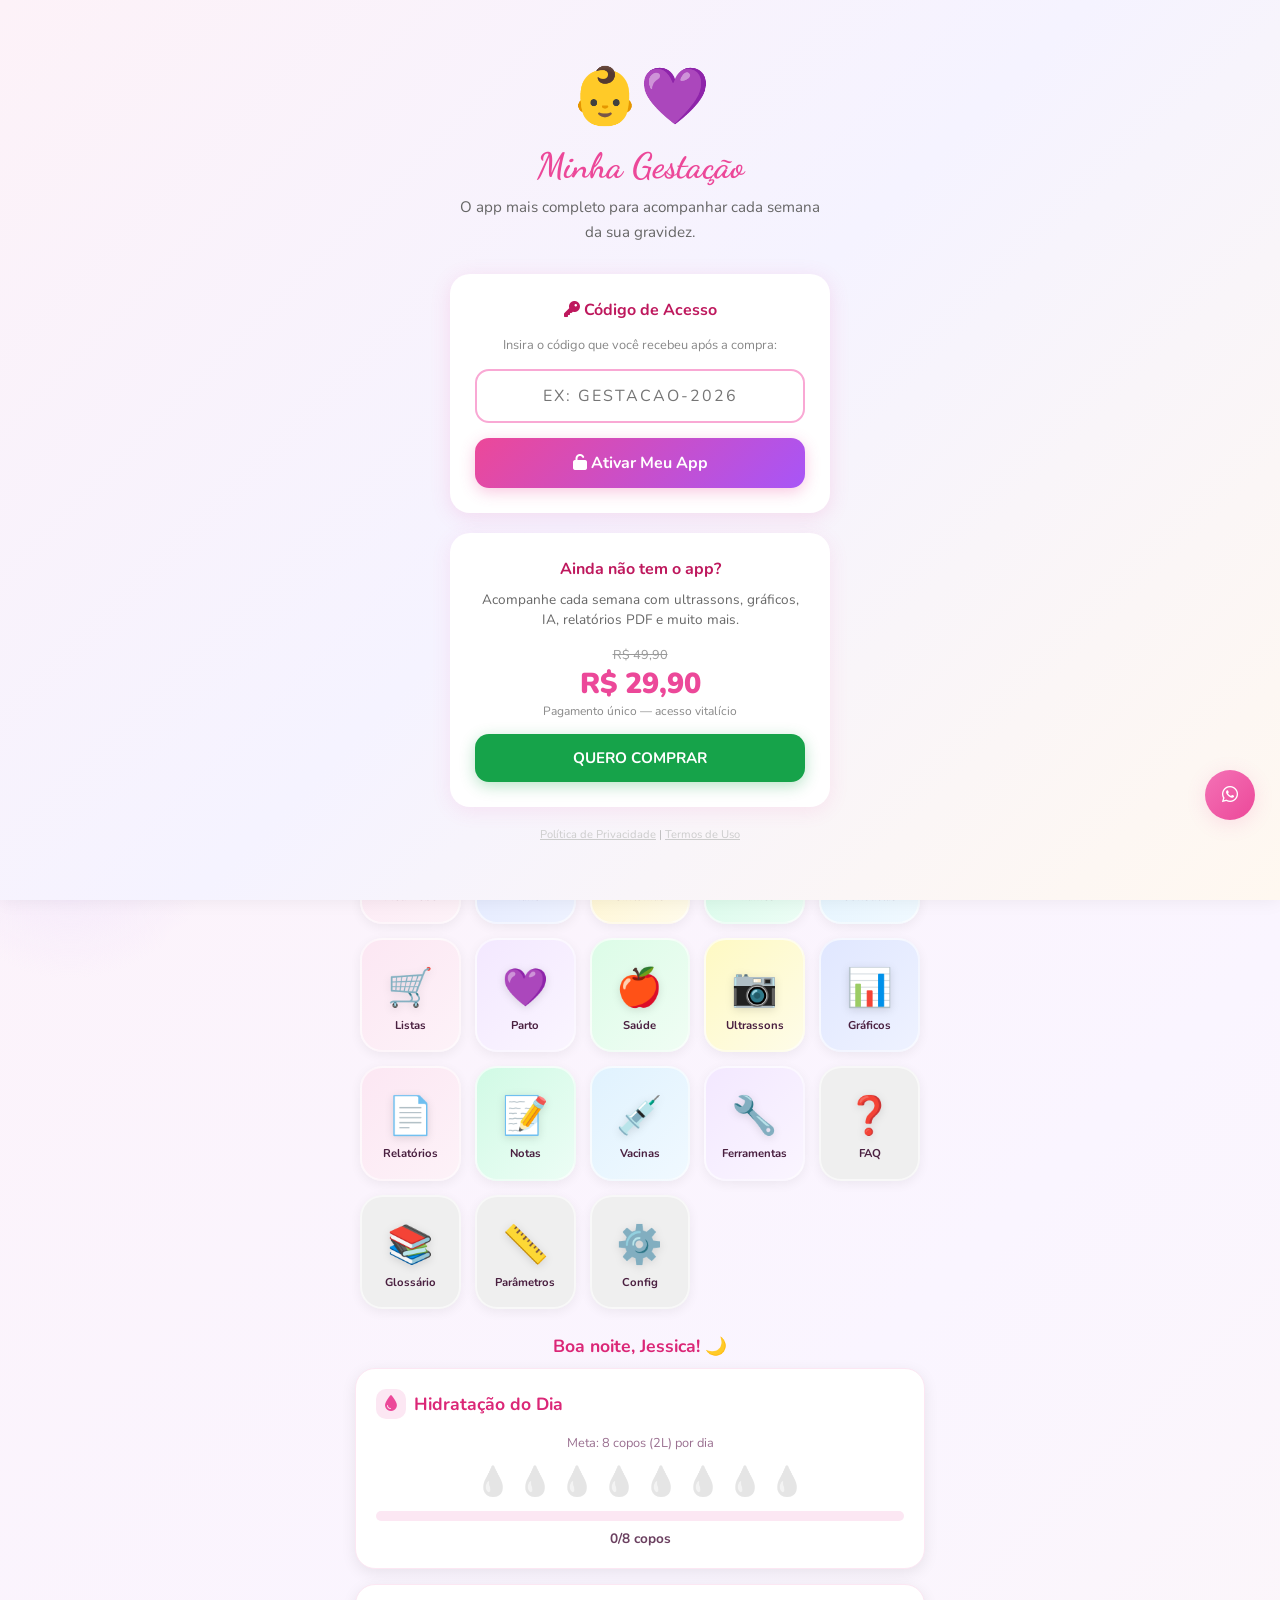
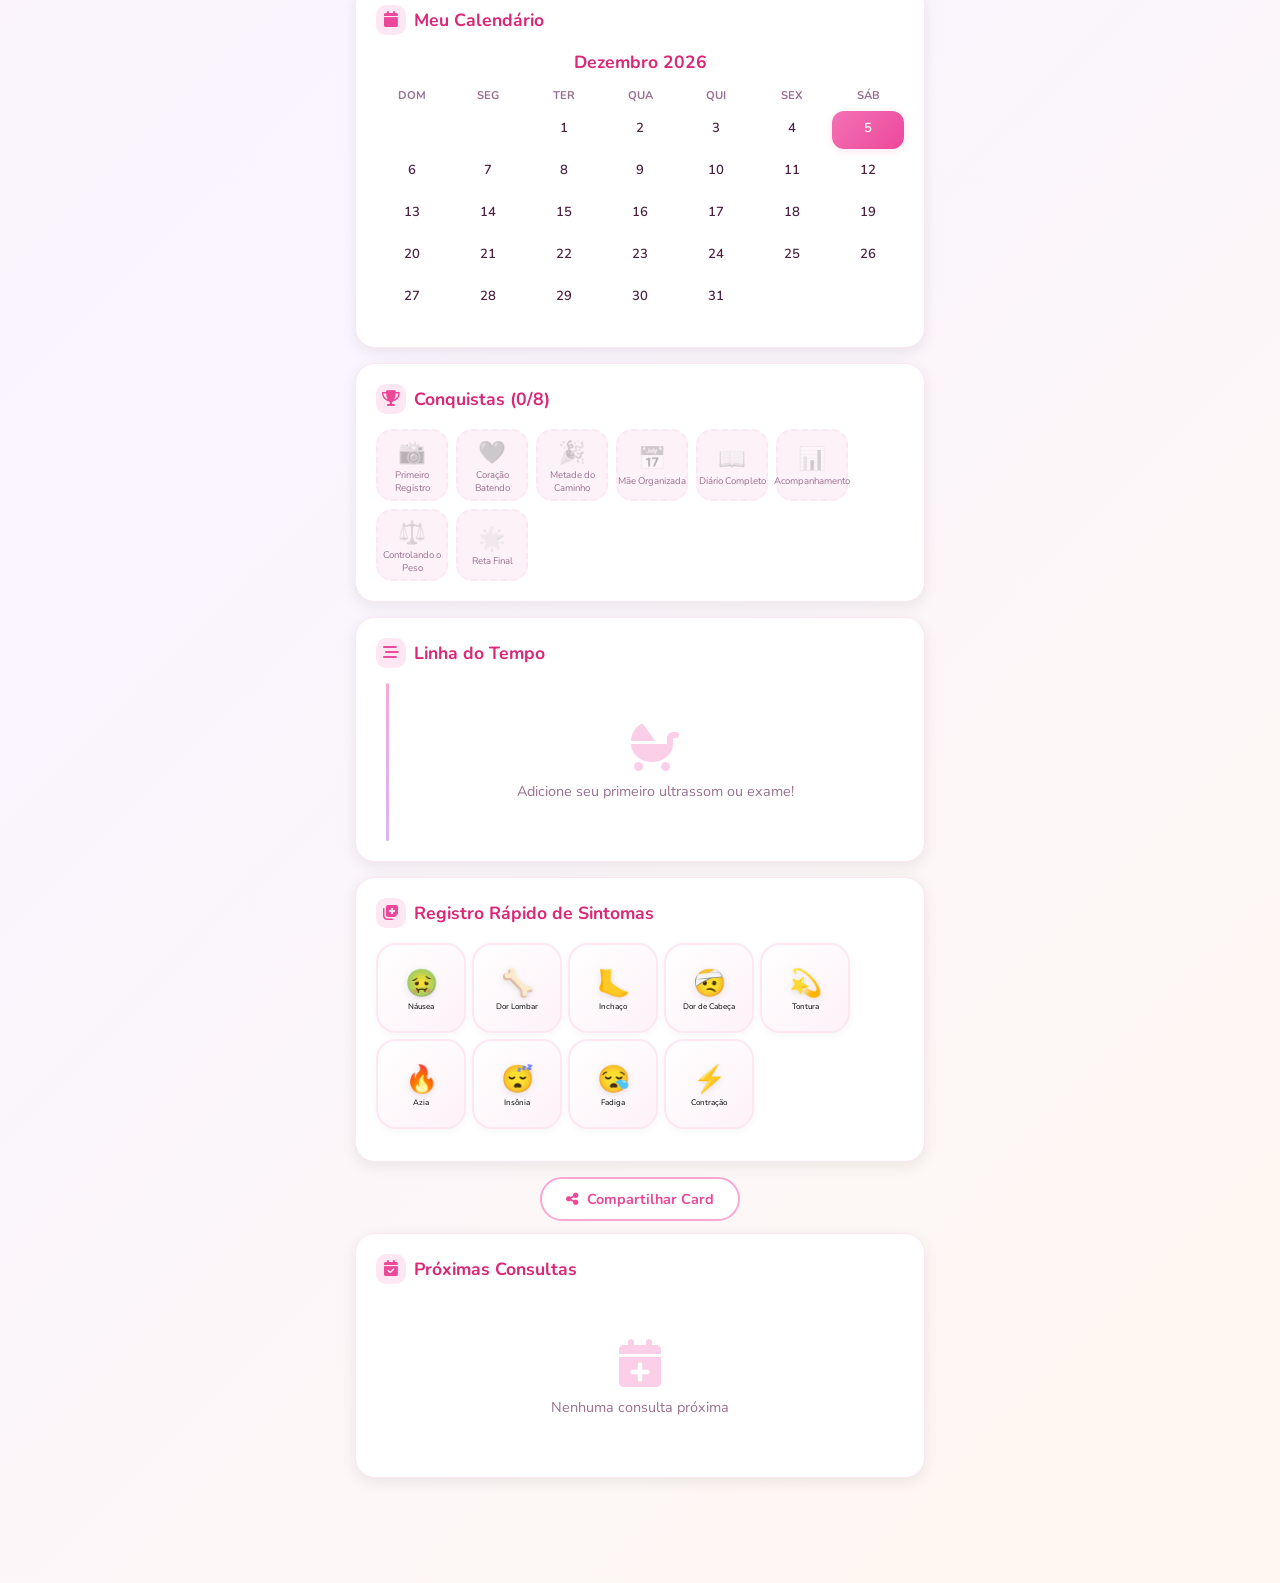
==== commit f0457d8b: "Bebe redesenhado (kawaii fofo) + Vacinas acessivel pelo menu principal BEBE: - Ilustracoes redesenha" ====
--- a/index.html
+++ b/index.html
@@ -313,6 +313,7 @@
             <button class="menu-card" data-goto="charts"><span class="menu-icon">&#x1F4CA;</span><span class="menu-label">Gráficos</span></button>
             <button class="menu-card" data-goto="reports"><span class="menu-icon">&#x1F4C4;</span><span class="menu-label">Relatórios</span></button>
             <button class="menu-card" data-goto="notes"><span class="menu-icon">&#x1F4DD;</span><span class="menu-label">Notas</span></button>
+            <button class="menu-card" data-goto="vaccines"><span class="menu-icon">&#x1F489;</span><span class="menu-label">Vacinas</span></button>
             <button class="menu-card" data-goto="tools"><span class="menu-icon">&#x1F527;</span><span class="menu-label">Ferramentas</span></button>
             <button class="menu-card" data-goto="faq"><span class="menu-icon">&#x2753;</span><span class="menu-label">FAQ</span></button>
             <button class="menu-card" data-goto="glossary"><span class="menu-icon">&#x1F4DA;</span><span class="menu-label">Glossário</span></button>
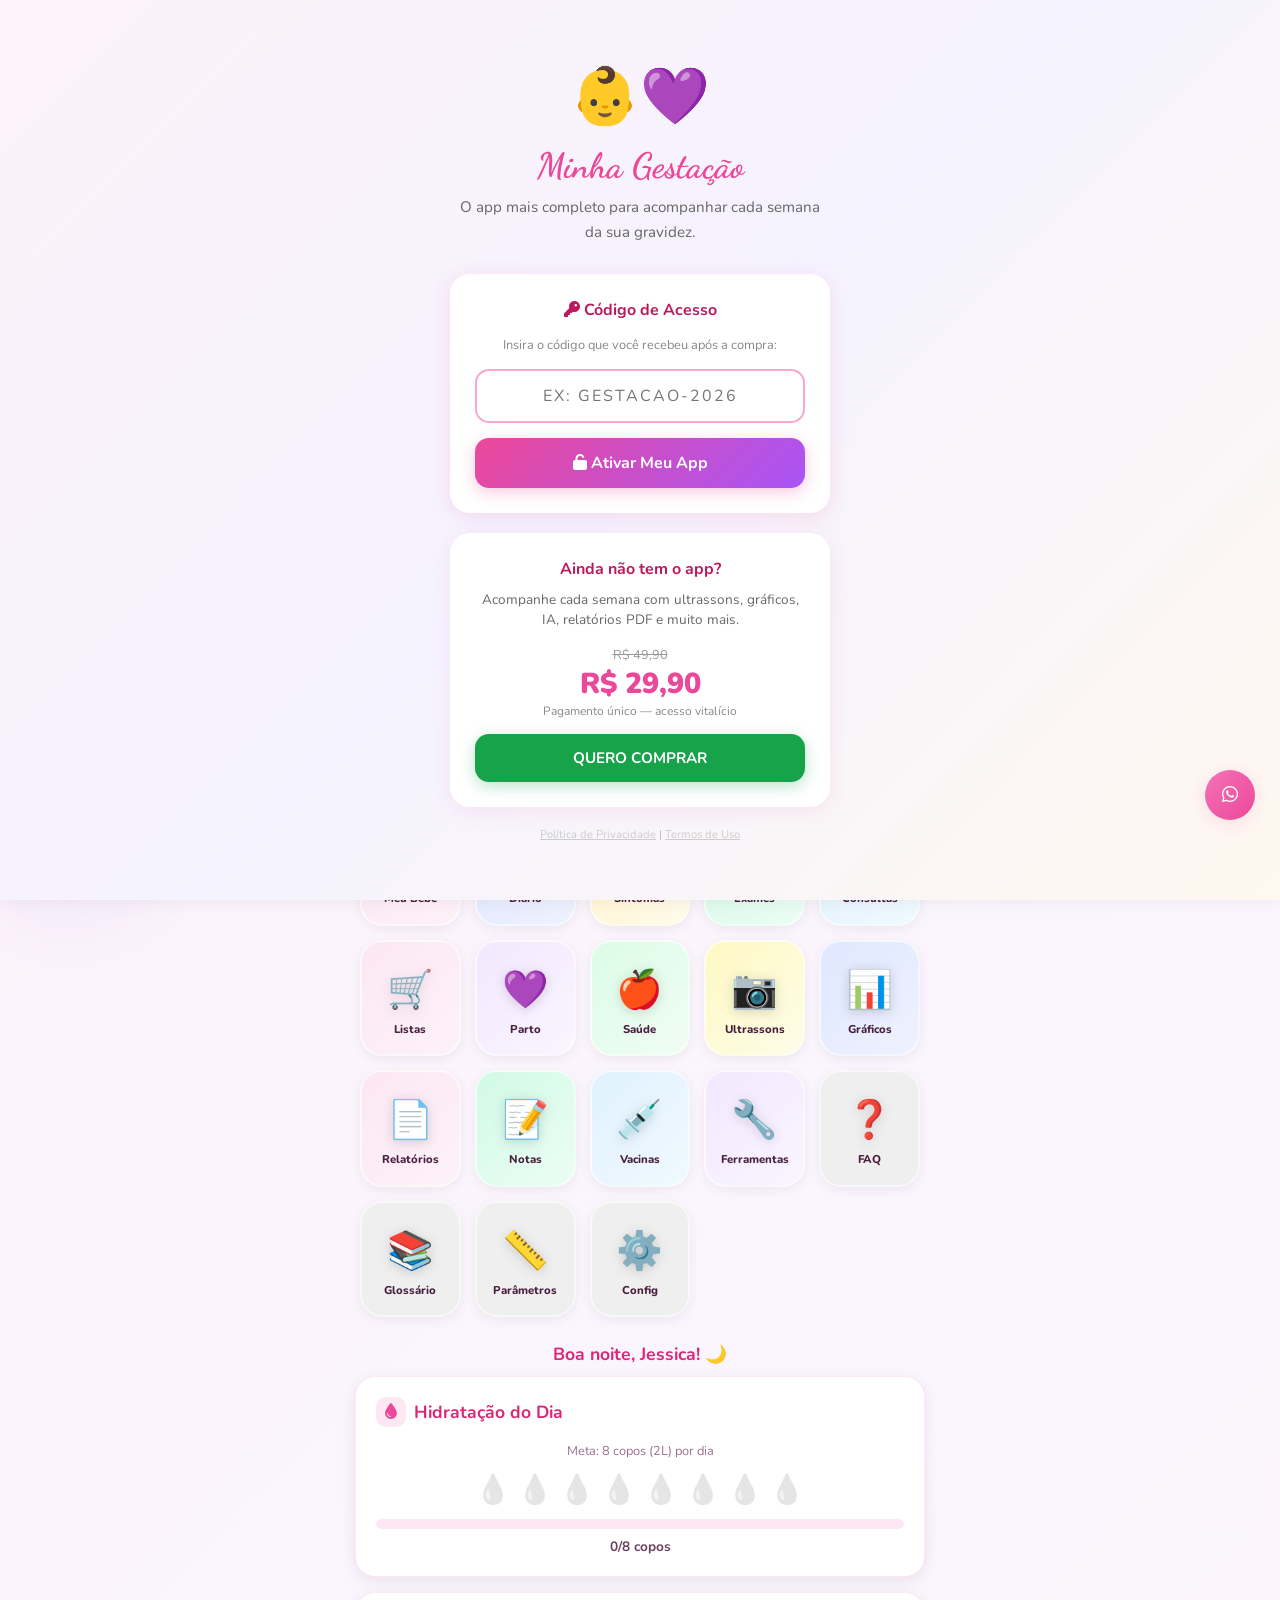
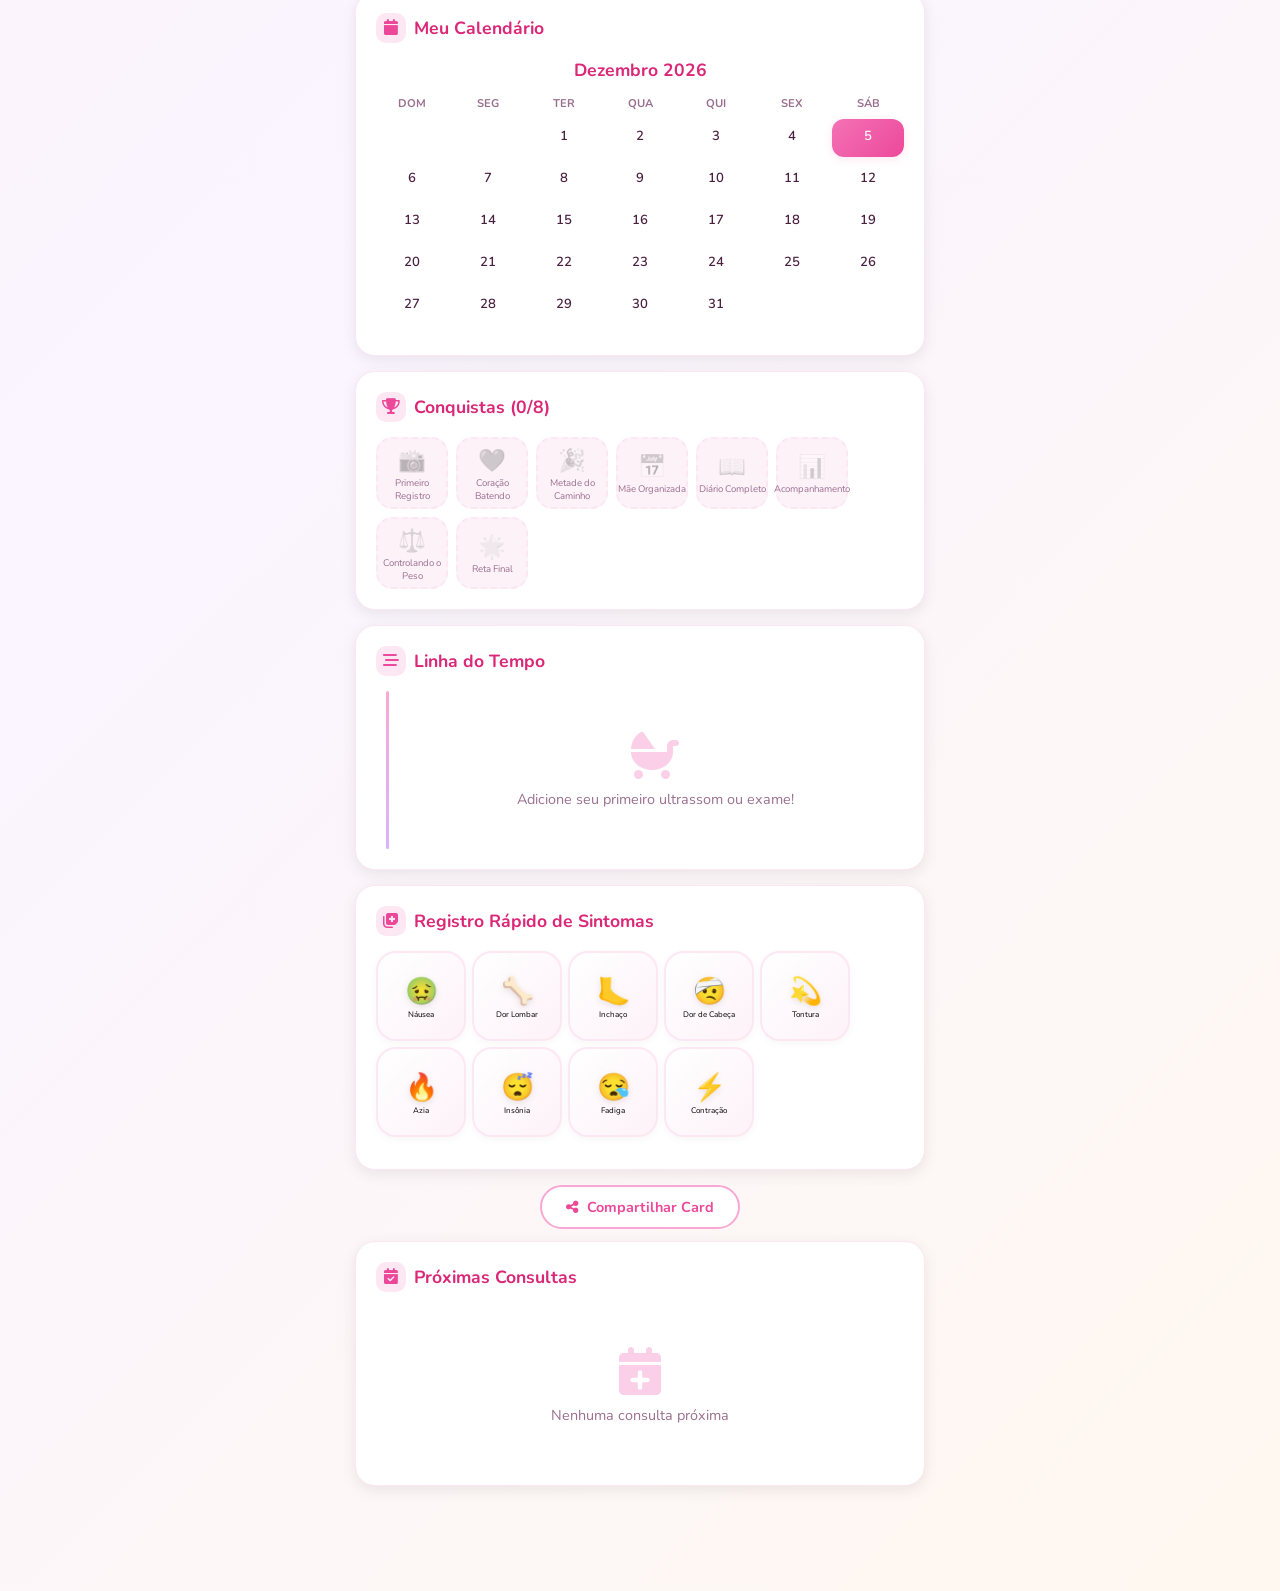
==== commit 549670f7: "Consultas em destaque no topo + icones maiores e mais bonitos - Proximas Consultas agora aparece NO " ====
--- a/index.html
+++ b/index.html
@@ -260,12 +260,14 @@
             </div>
         </div>
 
-        <!-- Baby Illustration -->
-        <div id="babyIllustrationCard" class="card" style="text-align:center;padding:20px;background:linear-gradient(180deg,#fff5f7,#fdf2f8,white);border:none;box-shadow:0 2px 12px rgba(236,72,153,0.1);">
-            <div id="babyIllustrationSvg" style="width:160px;height:160px;margin:0 auto 10px;"></div>
-            <div id="babyIllustrationLabel" style="font-size:0.85em;color:var(--pink-600);font-weight:700;"></div>
-            <div id="babyIllustrationSize" style="font-size:0.75em;color:var(--text-light);"></div>
-        </div>
+        <!-- Próximas Consultas (DESTAQUE) -->
+        <div class="card" id="nextAppointmentsTop" style="border-left:4px solid var(--pink-500);">
+            <div class="card-title" style="color:var(--pink-600);"><i class="fas fa-calendar-check"></i> Próximas Consultas</div>
+            <div id="upcomingAppointmentsTop"></div>
+        </div>
+
+        <!-- Alerta de Exames Pendentes -->
+        <div id="examAlertTop"></div>
 
         <!-- Conteúdo Diário (estilo Flo) -->
         <div id="dailyContentSection"></div>
--- a/styles.css
+++ b/styles.css
@@ -2128,19 +2128,19 @@
 }
 
 .menu-icon {
-    font-size: 2.4em;
-    margin-bottom: 6px;
-    filter: drop-shadow(0 2px 4px rgba(0,0,0,0.12));
+    font-size: 2.8em;
+    margin-bottom: 8px;
+    filter: drop-shadow(0 2px 6px rgba(0,0,0,0.15));
     transition: transform 0.3s;
 }
 
 .menu-card:hover .menu-icon {
-    transform: scale(1.15);
+    transform: scale(1.2) rotate(-5deg);
 }
 
 .menu-label {
-    font-size: 0.78em;
-    font-weight: 700;
+    font-size: 0.8em;
+    font-weight: 800;
     color: var(--text-dark);
     text-align: center;
     line-height: 1.2;
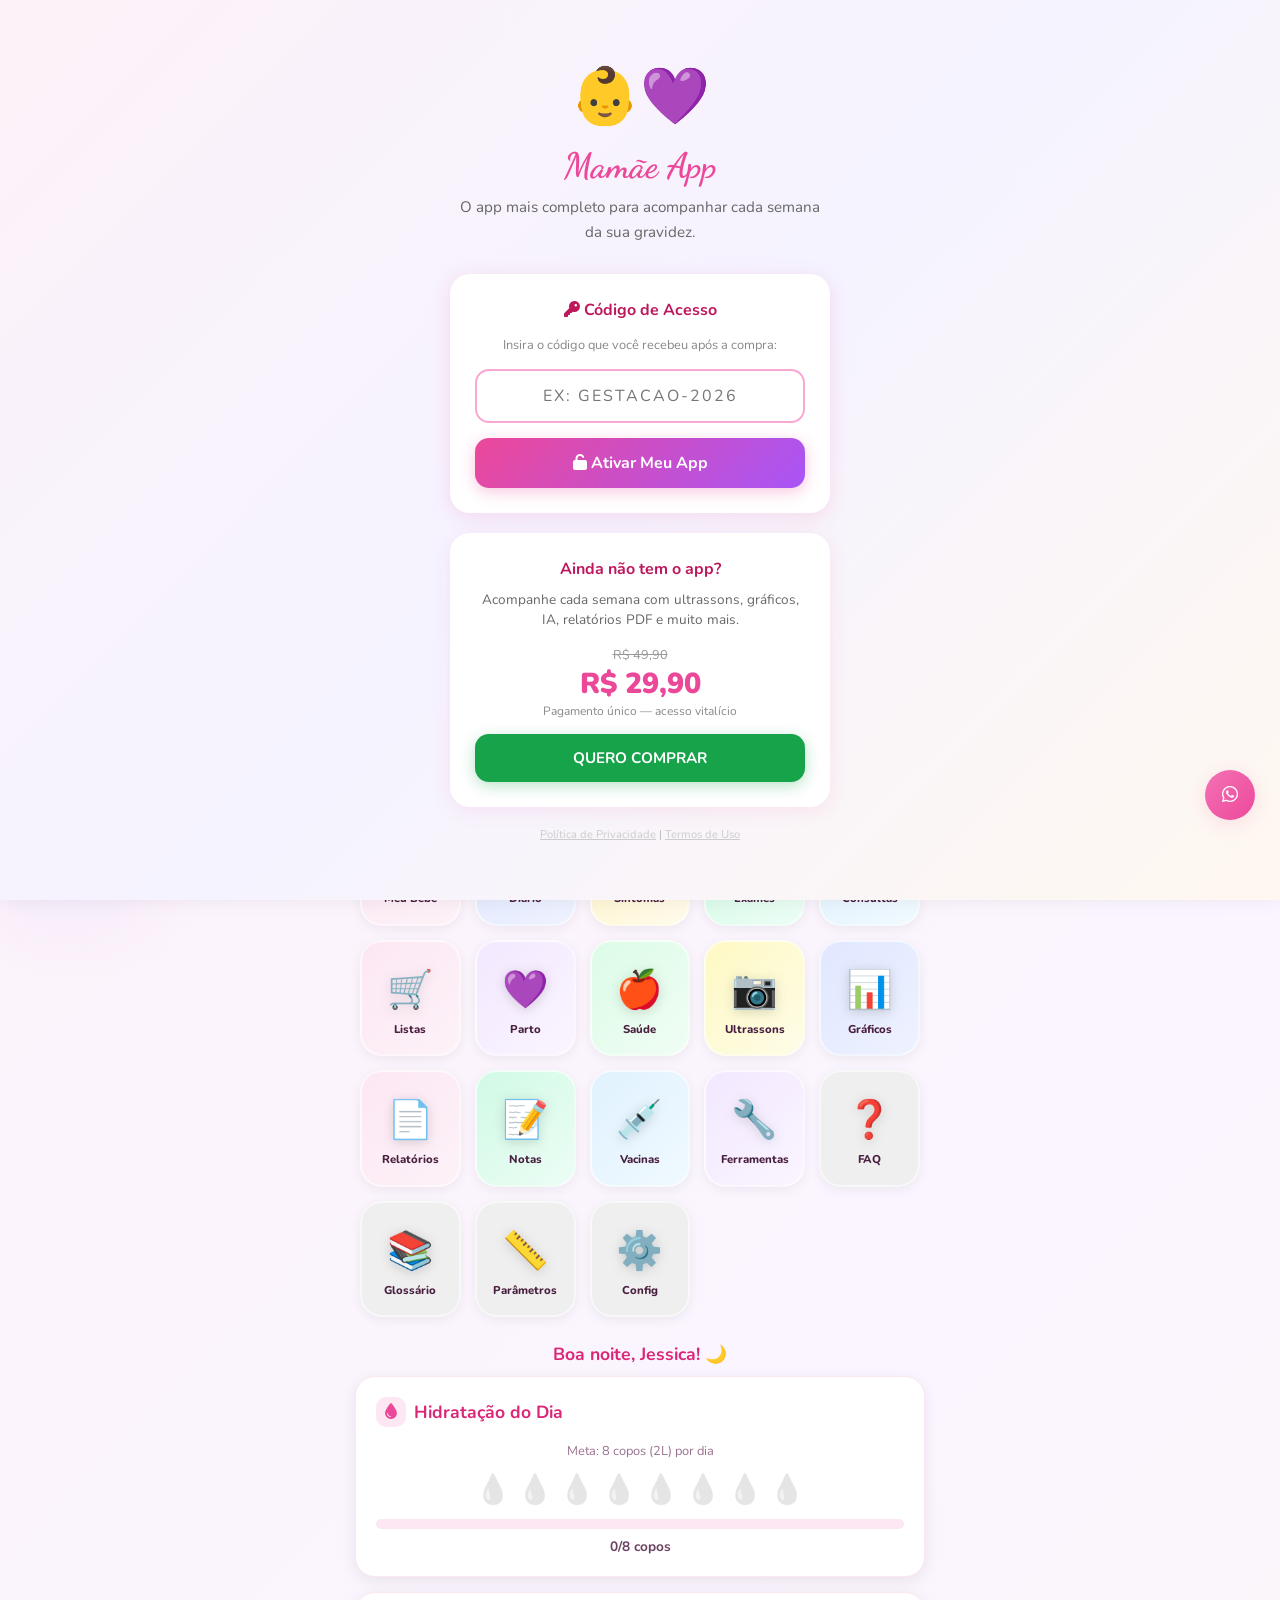
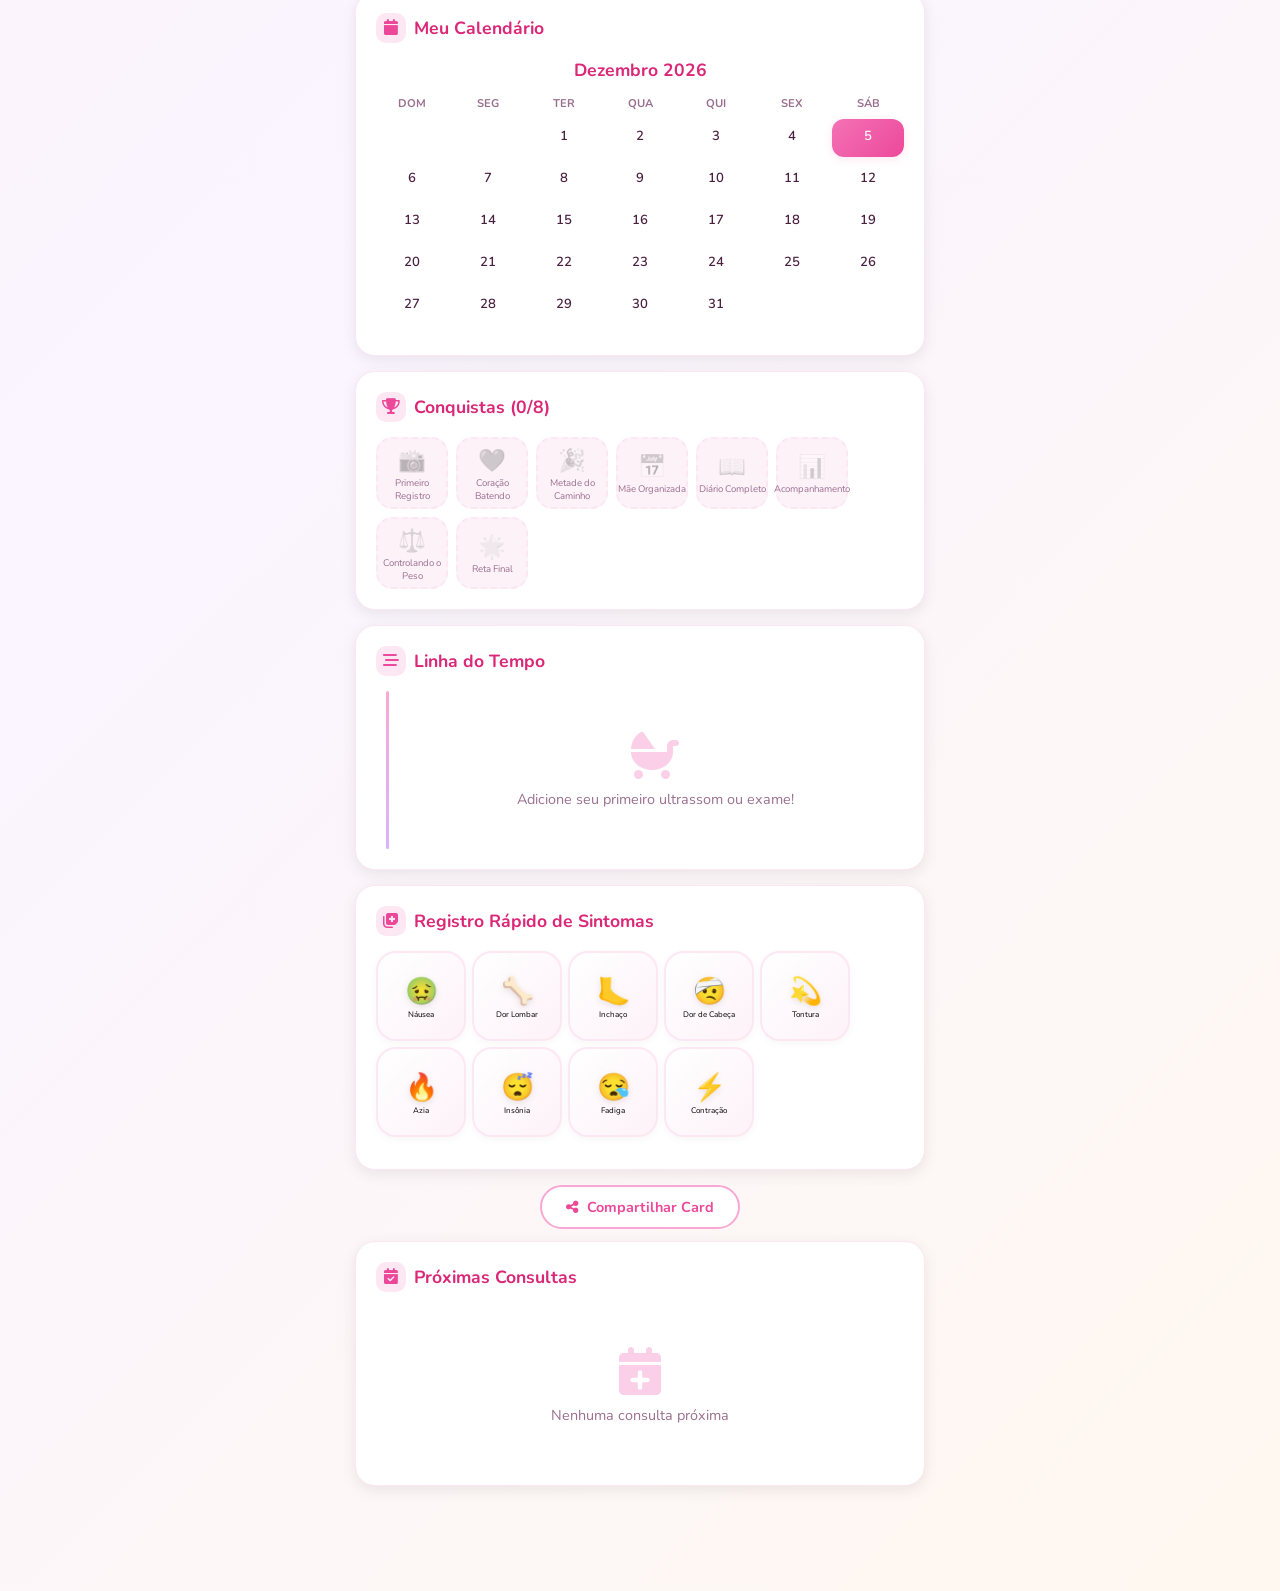
==== commit dced5464: "Renomear para Mamae App + icone novo (coracao com pezinhos de bebe) - Nome: "Minha Gestacao" → "Mama" ====
--- a/index.html
+++ b/index.html
@@ -16,10 +16,10 @@
         });
     }
     </script>
-    <title>Minha Gestação - Diário Completo da Gravidez</title>
+    <title>Mamãe App - Diário Completo da Gravidez</title>
     <meta name="description" content="Acompanhe cada semana da sua gravidez com ultrassons, gráficos, peso, sintomas, exames, IA e relatórios PDF. Tudo em um só app, funciona offline.">
     <meta name="keywords" content="gravidez, gestação, ultrassom, diário da gravidez, acompanhamento gestacional, peso na gravidez, exames pré-natal, app para grávidas">
-    <meta property="og:title" content="Minha Gestação - Diário Completo da Gravidez">
+    <meta property="og:title" content="Mamãe App - Diário Completo da Gravidez">
     <meta property="og:description" content="Acompanhe cada semana da sua gravidez. Ultrassons, gráficos de evolução, peso, sintomas, exames e IA. Sem assinatura, funciona offline.">
     <meta property="og:type" content="website">
     <meta property="og:locale" content="pt_BR">
@@ -48,7 +48,7 @@
 <div id="splashScreen" style="position:fixed;top:0;left:0;right:0;bottom:0;background:linear-gradient(135deg,#f472b6,#ec4899,#a855f7);z-index:99999;display:flex;flex-direction:column;align-items:center;justify-content:center;transition:opacity 0.5s;">
     <div style="font-size:4em;margin-bottom:15px;animation:countdownPulse 2s infinite;">&#x1F476;&#x1F338;</div>
     <div style="font-family:'Dancing Script',cursive;font-size:1.8em;color:white;text-shadow:0 2px 4px rgba(0,0,0,0.2);">A Jornada de</div>
-    <div style="font-family:'Dancing Script',cursive;font-size:2.2em;color:white;text-shadow:0 2px 4px rgba(0,0,0,0.2);margin-top:4px;" id="splashName">Minha Gestação</div>
+    <div style="font-family:'Dancing Script',cursive;font-size:2.2em;color:white;text-shadow:0 2px 4px rgba(0,0,0,0.2);margin-top:4px;" id="splashName">Mamãe App</div>
     <div style="margin-top:25px;width:50px;height:50px;border:3px solid rgba(255,255,255,0.3);border-top-color:white;border-radius:50%;animation:spin 0.8s linear infinite;"></div>
 </div>
 
@@ -59,7 +59,7 @@
 <div id="accessGate" style="display:none;position:fixed;top:0;left:0;right:0;bottom:0;background:linear-gradient(135deg,#fdf2f8,#f5f3ff,#fff8f0);z-index:9999;overflow-y:auto;">
     <div style="max-width:420px;margin:0 auto;padding:40px 20px;text-align:center;min-height:100vh;display:flex;flex-direction:column;justify-content:center;">
         <div style="font-size:3.5em;margin-bottom:10px;">&#x1F476;&#x1F49C;</div>
-        <h1 style="font-family:'Dancing Script',cursive;font-size:2.2em;color:#ec4899;margin-bottom:8px;">Minha Gestação</h1>
+        <h1 style="font-family:'Dancing Script',cursive;font-size:2.2em;color:#ec4899;margin-bottom:8px;">Mamãe App</h1>
         <p style="color:#666;font-size:0.95em;margin-bottom:30px;line-height:1.6;">O app mais completo para acompanhar cada semana da sua gravidez.</p>
 
         <div style="background:white;border-radius:20px;padding:25px;box-shadow:0 4px 20px rgba(236,72,153,0.15);margin-bottom:20px;">
@@ -190,7 +190,7 @@
 <!-- Header (original rosa/roxo) -->
 <header class="header" role="banner">
     <div class="baby-icon" aria-hidden="true">&#x1F476;&#x1F338;</div>
-    <h1 id="appTitle">Minha Gestação</h1>
+    <h1 id="appTitle">Mamãe App</h1>
     <div class="subtitle" id="appSubtitle" aria-label="Informações do bebê"></div>
 </header>
 <button class="theme-toggle" id="themeToggle" aria-label="Alternar modo escuro" title="Alternar modo escuro">
@@ -672,7 +672,7 @@
         <!-- Legal -->
         <div class="card" style="margin-top:20px;text-align:center;">
             <a href="legal.html" target="_blank" style="font-size:0.8em;color:var(--text-light);text-decoration:underline;">Política de Privacidade e Termos de Uso</a>
-            <p style="font-size:0.7em;color:var(--text-light);margin-top:8px;">Minha Gestação v2.0 — Este app não substitui consultas médicas.</p>
+            <p style="font-size:0.7em;color:var(--text-light);margin-top:8px;">Mamãe App v2.0 — Este app não substitui consultas médicas.</p>
         </div>
     </div>
 
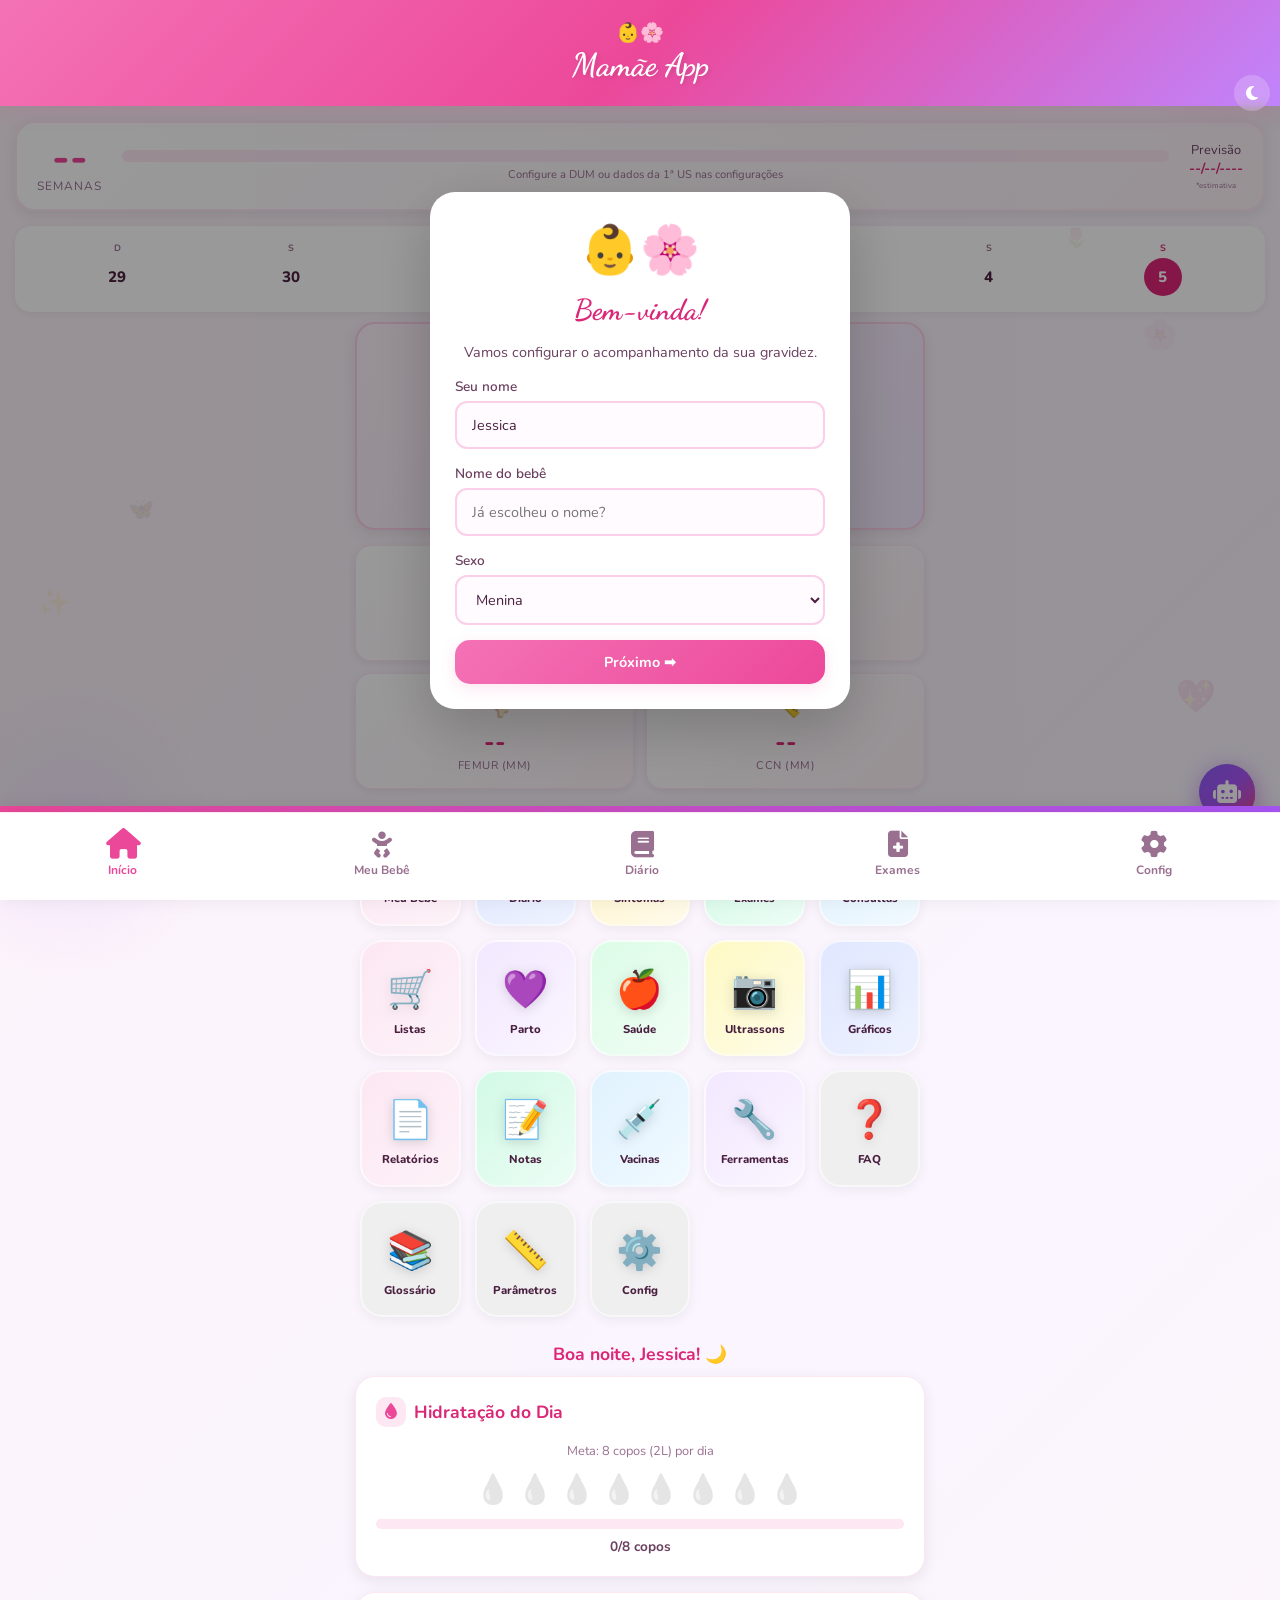
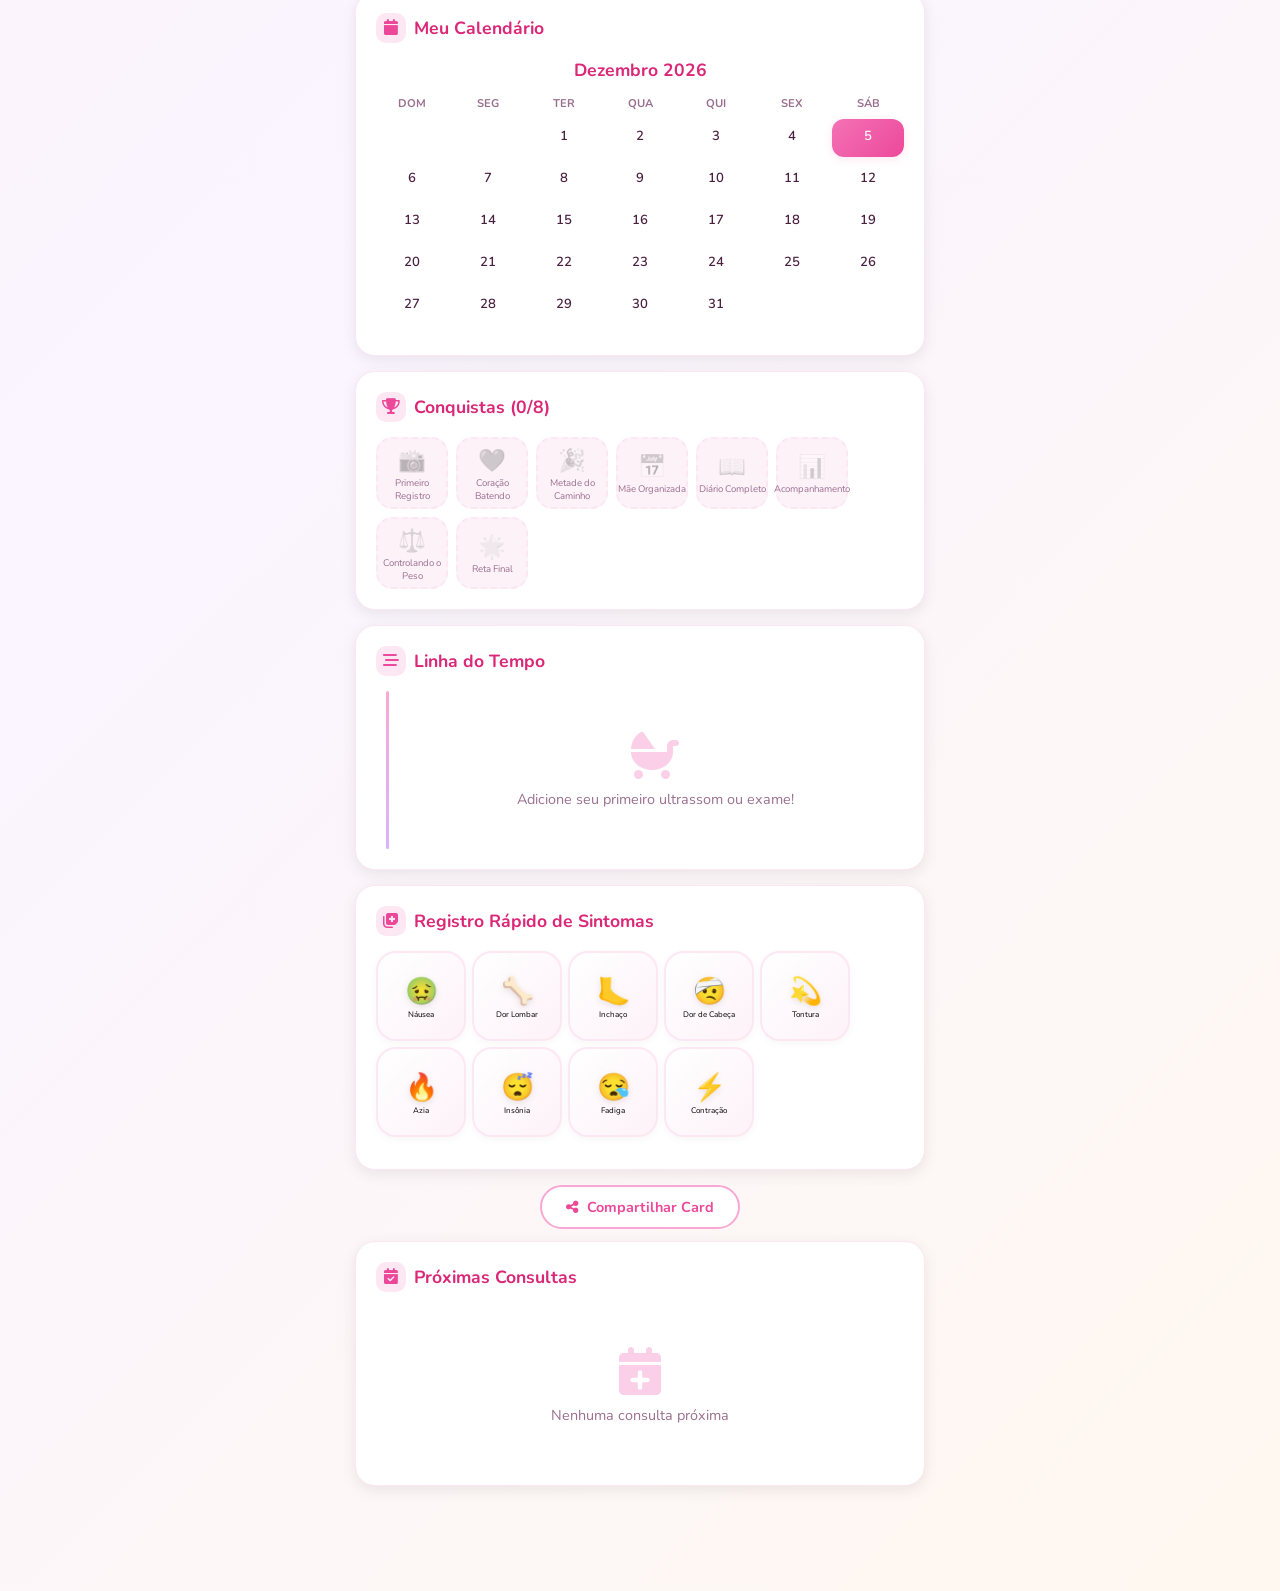
==== commit afddf132: "Trial gratuito de 7 dias + banner de dias restantes - App funciona 7 dias GRATIS sem codigo (free tr" ====
--- a/index.html
+++ b/index.html
@@ -37,8 +37,8 @@
     <meta name="theme-color" content="#ec4899">
     <meta name="mobile-web-app-capable" content="yes">
     <meta name="apple-mobile-web-app-status-bar-style" content="black-translucent">
-    <link rel="icon" type="image/svg+xml" href="icon-192.svg">
-    <link rel="apple-touch-icon" href="icon-192.svg">
+    <link rel="icon" type="image/png" href="icon-192.png">
+    <link rel="apple-touch-icon" href="icon-192.png">
     <!-- CSP removido para compatibilidade com Firebase Auth -->
 </head>
 <body>
@@ -55,12 +55,16 @@
 <!-- Decorative floating elements -->
 <div id="themeDecorContainer"></div>
 
-<!-- TELA DE ACESSO (bloqueio para não-compradores) -->
+<!-- TELA DE ACESSO (bloqueio após trial expirar) -->
 <div id="accessGate" style="display:none;position:fixed;top:0;left:0;right:0;bottom:0;background:linear-gradient(135deg,#fdf2f8,#f5f3ff,#fff8f0);z-index:9999;overflow-y:auto;">
     <div style="max-width:420px;margin:0 auto;padding:40px 20px;text-align:center;min-height:100vh;display:flex;flex-direction:column;justify-content:center;">
         <div style="font-size:3.5em;margin-bottom:10px;">&#x1F476;&#x1F49C;</div>
         <h1 style="font-family:'Dancing Script',cursive;font-size:2.2em;color:#ec4899;margin-bottom:8px;">Mamãe App</h1>
-        <p style="color:#666;font-size:0.95em;margin-bottom:30px;line-height:1.6;">O app mais completo para acompanhar cada semana da sua gravidez.</p>
+        <p style="color:#666;font-size:0.95em;margin-bottom:10px;line-height:1.6;">O app mais completo para acompanhar cada semana da sua gravidez.</p>
+        <div style="background:#fff3cd;border:1px solid #fbbf24;border-radius:12px;padding:12px;margin-bottom:20px;">
+            <div style="font-size:0.9em;font-weight:700;color:#92400e;">&#x23F0; Seu período de teste gratuito expirou</div>
+            <div style="font-size:0.8em;color:#78350f;margin-top:4px;">Adquira o acesso completo para continuar acompanhando sua gestação</div>
+        </div>
 
         <div style="background:white;border-radius:20px;padding:25px;box-shadow:0 4px 20px rgba(236,72,153,0.15);margin-bottom:20px;">
             <h3 style="color:#be185d;margin-bottom:15px;font-size:1em;"><i class="fas fa-key"></i> Código de Acesso</h3>
@@ -106,14 +110,16 @@
 // CÓDIGOS INDIVIDUAIS: você pode gerar códigos únicos por comprador
 
 var VALID_CODES = [
-    'MINHA-GESTACAO-2026',
+    'MAMAE-APP-2026',
     'MAMAE-VIP-2026',
-    'GESTACAO-PREMIUM',
+    'MAMAE-PREMIUM',
     'BEBE-AMADO-2026'
 ];
 
+var TRIAL_DAYS = 7; // Dias de teste grátis
+
 function checkAccess() {
-    // Verificar se já ativou antes
+    // Verificar se já ativou com código
     if (localStorage.getItem('mg_access_granted') === 'true') return true;
 
     // Verificar código na URL (?code=XXXX)
@@ -121,12 +127,36 @@
     var urlCode = params.get('code') || params.get('codigo');
     if (urlCode && isValidCode(urlCode)) {
         grantAccess(urlCode);
-        // Limpar código da URL (segurança)
         window.history.replaceState({}, '', window.location.pathname + window.location.hash);
         return true;
     }
 
-    return false;
+    // TRIAL GRÁTIS: 7 dias sem código
+    var trialStart = localStorage.getItem('mg_trial_start');
+    if (!trialStart) {
+        // Primeira vez — iniciar trial
+        localStorage.setItem('mg_trial_start', new Date().toISOString());
+        return true;
+    }
+
+    var startDate = new Date(trialStart);
+    var now = new Date();
+    var diffDays = Math.floor((now - startDate) / (1000 * 60 * 60 * 24));
+
+    if (diffDays < TRIAL_DAYS) {
+        return true; // Ainda no período de teste
+    }
+
+    return false; // Trial expirado
+}
+
+function getTrialDaysLeft() {
+    var trialStart = localStorage.getItem('mg_trial_start');
+    if (!trialStart) return TRIAL_DAYS;
+    var startDate = new Date(trialStart);
+    var now = new Date();
+    var diffDays = Math.floor((now - startDate) / (1000 * 60 * 60 * 24));
+    return Math.max(0, TRIAL_DAYS - diffDays);
 }
 
 function isValidCode(code) {
@@ -180,6 +210,15 @@
 // Verificar acesso na inicialização
 if (!checkAccess()) {
     document.getElementById('accessGate').style.display = 'block';
+} else if (localStorage.getItem('mg_access_granted') !== 'true') {
+    // Está no trial — mostrar banner com dias restantes
+    var daysLeft = getTrialDaysLeft();
+    var trialBanner = document.createElement('div');
+    trialBanner.id = 'trialBanner';
+    trialBanner.style.cssText = 'background:linear-gradient(90deg,#ec4899,#a855f7);color:white;text-align:center;padding:8px 15px;font-size:0.8em;font-weight:700;cursor:pointer;position:fixed;bottom:60px;left:0;right:0;z-index:150;';
+    trialBanner.innerHTML = '<i class="fas fa-clock"></i> Teste grátis: ' + daysLeft + ' dia' + (daysLeft !== 1 ? 's' : '') + ' restante' + (daysLeft !== 1 ? 's' : '') + ' — <u>Ativar agora</u>';
+    trialBanner.onclick = function() { document.getElementById('accessGate').style.display = 'block'; };
+    document.body.appendChild(trialBanner);
 }
 </script>
 <style>
